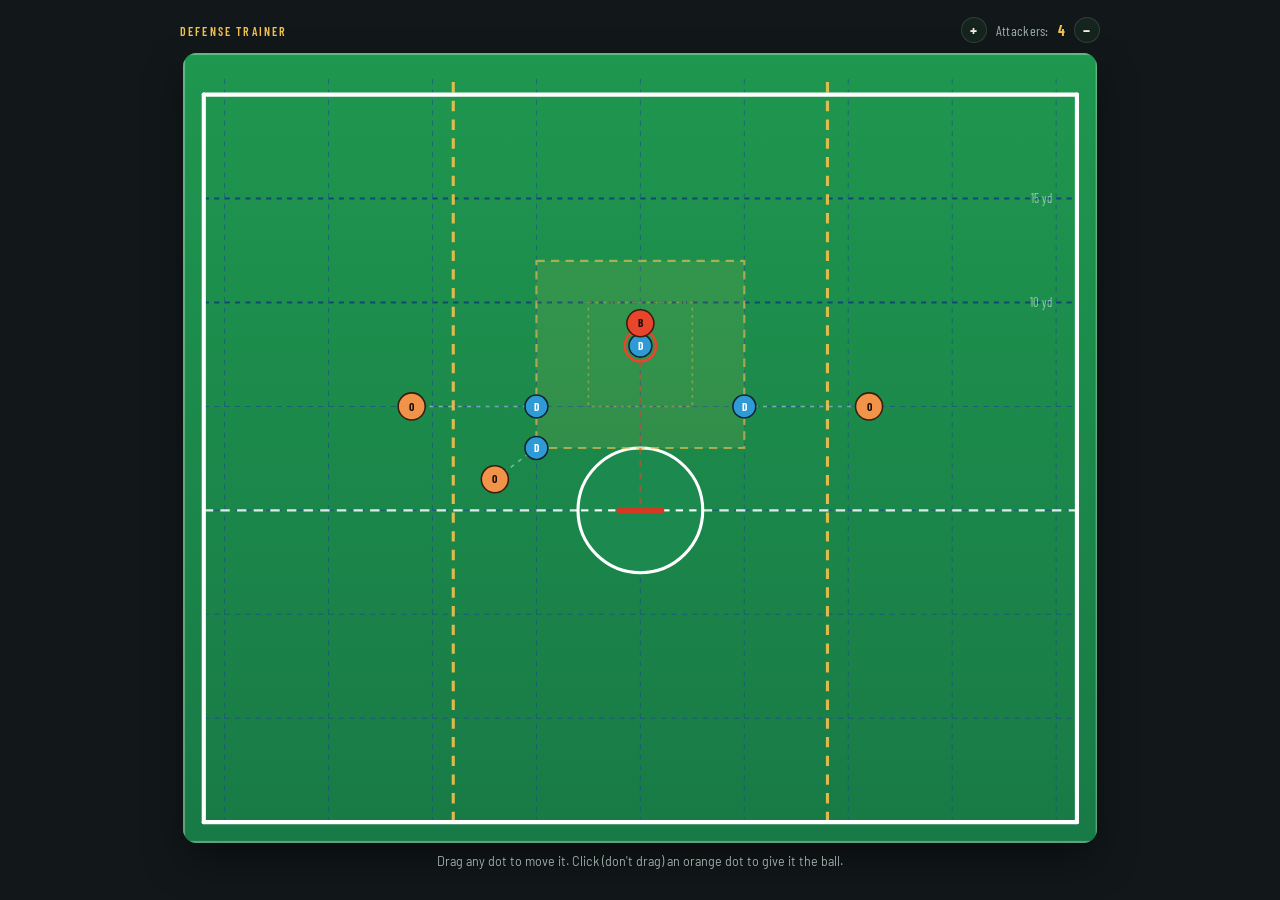
==== index.html @ 39220646 "Add files via upload" ====
<!DOCTYPE html>
<html lang="en">
<head>
<meta charset="UTF-8">
<meta name="viewport" content="width=device-width, initial-scale=1.0">
<title>Zone Defense Trainer</title>
<style>
  @import url('https://fonts.googleapis.com/css2?family=Barlow+Condensed:wght@500;600;700;800&family=Barlow:wght@400;500;600&display=swap');

  :root{
    --turf:#1c8a4f;
    --turf-dark:#187a46;
    --ink:#12181a;
    --panel:#0f1a17;
    --panel-2:#15241f;
    --line-white:rgba(255,255,255,0.92);
    --hash:#f2c14e;
    --ball:#e8452c;
    --ball-dark:#b8331f;
    --off:#f2934a;
    --off-dark:#c96e2b;
    --def:#2f9bd6;
    --def-dark:#1f6f9c;
    --paper:#f4efe3;
    --muted:#9fb0ab;
  }

  *{box-sizing:border-box;}
  html,body{
    margin:0; padding:0; height:100%;
    background:var(--ink);
    color:var(--paper);
    font-family:'Barlow', sans-serif;
  }

  .app{
    display:flex;
    min-height:100vh;
    flex-wrap:wrap;
  }

  .app-minimal{
    display:flex;
    height:100vh;
    align-items:center;
    justify-content:center;
    padding:16px;
    overflow:hidden;
  }
  .app-minimal .field-card{
    width:100%;
    max-width:920px;
    display:flex;
    flex-direction:column;
    align-items:center;
    max-height:100%;
  }
  .field-card .field-title-row{ width:100%; }
  .minimal-controls{ margin-top:16px; }

  .attacker-counter{
    display:inline-flex;
    align-items:center;
    gap:9px;
  }
  button.ctl.round{
    width:26px;
    height:26px;
    padding:0;
    border-radius:50%;
    display:inline-flex;
    align-items:center;
    justify-content:center;
    font-size:16px;
    line-height:1;
    font-weight:700;
  }

  /* ---------- Sidebar ---------- */
  .sidebar{
    width:340px;
    flex-shrink:0;
    background:var(--panel);
    padding:28px 26px 32px;
    border-right:1px solid rgba(255,255,255,0.06);
  }
  .eyebrow{
    font-family:'Barlow Condensed', sans-serif;
    text-transform:uppercase;
    letter-spacing:0.18em;
    font-size:12px;
    color:var(--hash);
    font-weight:600;
    margin:0 0 6px;
  }
  h1{
    font-family:'Barlow Condensed', sans-serif;
    font-weight:800;
    font-size:34px;
    line-height:1.02;
    margin:0 0 14px;
    letter-spacing:-0.01em;
  }
  .lede{
    font-size:15px;
    line-height:1.55;
    color:var(--muted);
    margin:0 0 26px;
  }
  .lede b{ color:var(--paper); font-weight:600; }

  .principles{
    display:flex;
    flex-direction:column;
    gap:10px;
    margin-bottom:26px;
  }
  .principle{
    background:var(--panel-2);
    border-radius:10px;
    padding:12px 14px;
    border-left:3px solid var(--def);
  }
  .principle h3{
    font-family:'Barlow Condensed', sans-serif;
    font-size:16px;
    font-weight:700;
    margin:0 0 4px;
    letter-spacing:0.01em;
  }
  .principle p{
    font-size:13px;
    line-height:1.45;
    color:var(--muted);
    margin:0;
  }
  .principle.p1{ border-left-color:var(--def); }
  .principle.p2{ border-left-color:var(--off); }
  .principle.p3{ border-left-color:var(--ball); }
  .principle.p4{ border-left-color:var(--hash); }

  .controls{
    display:flex;
    flex-wrap:wrap;
    gap:8px;
    margin-bottom:26px;
  }
  button.ctl{
    font-family:'Barlow Condensed', sans-serif;
    font-weight:600;
    letter-spacing:0.03em;
    font-size:14px;
    background:var(--panel-2);
    color:var(--paper);
    border:1px solid rgba(255,255,255,0.12);
    border-radius:7px;
    padding:9px 14px;
    cursor:pointer;
    transition:background 0.15s ease, transform 0.1s ease;
  }
  button.ctl:hover{ background:#1c2f28; }
  button.ctl:active{ transform:scale(0.97); }
  button.ctl:disabled{ opacity:0.35; cursor:not-allowed; }
  button.ctl.wide{ flex:1 1 100%; }

  .toggle-row{
    display:flex; align-items:center; gap:8px;
    font-size:13px; color:var(--muted);
    margin-bottom:8px;
  }
  .toggle-row input{ accent-color:var(--def); }

  .legend{
    display:flex; flex-direction:column; gap:9px;
    padding-top:18px; border-top:1px solid rgba(255,255,255,0.08);
  }
  .legend-item{ display:flex; align-items:center; gap:10px; font-size:13px; color:var(--muted); }
  .swatch{ width:14px; height:14px; border-radius:50%; flex-shrink:0; border:2px solid rgba(255,255,255,0.5);}
  .swatch.ball{ background:var(--ball); }
  .swatch.off{ background:var(--off); }
  .swatch.def{ background:var(--def); }
  .swatch.ring{ background:transparent; border:2px solid var(--ball); }

  /* ---------- Field area ---------- */
  .field-wrap{
    flex:1;
    display:flex;
    align-items:center;
    justify-content:center;
    padding:28px;
    min-width:320px;
  }
  .field-card{
    width:100%;
    max-width:920px;
  }
  .field-title-row{
    display:flex;
    justify-content:space-between;
    align-items:baseline;
    margin-bottom:10px;
  }
  .field-title-row .status{
    font-family:'Barlow Condensed', sans-serif;
    font-size:14px;
    color:var(--muted);
    letter-spacing:0.02em;
  }
  .field-title-row .status b{ color:var(--hash); }

  svg#field{
    width:min(100%, calc((100vh - 110px) * (880/760)));
    height:auto;
    aspect-ratio: 880 / 760;
    display:block;
    border-radius:14px;
    box-shadow:0 18px 40px rgba(0,0,0,0.45);
    touch-action:none;
    cursor:default;
  }

  .token{ cursor:grab; touch-action:none; }
  .token:active{ cursor:grabbing; }

  .defender-token{
    transition: transform 0.2s ease-out;
  }

  .hint{
    margin-top:10px;
    font-size:12.5px;
    color:var(--muted);
    line-height:1.4;
    text-align:center;
  }

  @media (max-width: 860px){
    .sidebar{ width:100%; border-right:none; border-bottom:1px solid rgba(255,255,255,0.06); }
    .app{ flex-direction:column; }
  }
</style>
</head>
<body>

<div class="app-minimal">
  <div class="field-card">
    <div class="field-title-row">
      <span class="eyebrow" style="margin:0;">DEFENSE TRAINER</span>
      <span class="status attacker-counter">
        <button class="ctl round" id="addBtn" aria-label="Add attacker">+</button>
        Attackers: <b id="countLabel">4</b>
        <button class="ctl round" id="removeBtn" aria-label="Remove attacker">&minus;</button>
      </span>
    </div>
    <svg id="field" viewBox="0 0 880 760" xmlns="http://www.w3.org/2000/svg"></svg>
    <p class="hint">Drag any dot to move it. Click (don't drag) an orange dot to give it the ball.</p>
  </div>
</div>

<script>
(function(){
  const NS = 'http://www.w3.org/2000/svg';
  const svg = document.getElementById('field');

  // ---- coordinate system: yards. Goal at (0,0). +y = upfield (away from goal). ----
  const PX_PER_YD = 20;
  const ORIGIN_X = 440;   // px, where x=0 yd sits
  const ORIGIN_Y = 440;   // px, where y=0 yd (goal line) sits
  const FIELD_X = [-21, 21];   // yd
  const FIELD_Y = [-15, 21];   // yd (15 yd behind the goal, standard field depth)

  function toPx(pt){ return { x: ORIGIN_X + pt.x*PX_PER_YD, y: ORIGIN_Y - pt.y*PX_PER_YD }; }
  function toYd(px, py){ return { x: (px-ORIGIN_X)/PX_PER_YD, y: (ORIGIN_Y-py)/PX_PER_YD }; }
  function dist(a,b){ return Math.hypot(a.x-b.x, a.y-b.y); }
  function lerp(a,b,t){ return { x:a.x+(b.x-a.x)*t, y:a.y+(b.y-a.y)*t }; }
  function clamp(v,lo,hi){ return Math.max(lo, Math.min(hi, v)); }

  function el(tag, attrs){
    const e = document.createElementNS(NS, tag);
    for(const k in attrs) e.setAttribute(k, attrs[k]);
    return e;
  }

  // ---------------- static field layer ----------------
  const staticLayer = el('g', {id:'staticLayer'});
  svg.appendChild(staticLayer);

  function buildField(){
    staticLayer.innerHTML = '';

    const w = 880, h = 760;
    // background turf
    staticLayer.appendChild(el('rect', {x:0,y:0,width:w,height:h,fill:'#1c8a4f'}));
    // subtle vertical shading bands for depth
    const grad = el('linearGradient', {id:'turfGrad', x1:'0', y1:'0', x2:'0', y2:'1'});
    grad.appendChild(el('stop', {offset:'0%', 'stop-color':'#1f974f'}));
    grad.appendChild(el('stop', {offset:'100%', 'stop-color':'#187a46'}));
    const defs = el('defs', {});
    defs.appendChild(grad);
    staticLayer.appendChild(defs);
    staticLayer.appendChild(el('rect', {x:0,y:0,width:w,height:h,fill:'url(#turfGrad)'}));

    // 5-yard grid lines
    for(let y = FIELD_Y[0]; y <= FIELD_Y[1]; y += 5){
      const p1 = toPx({x:FIELD_X[0], y}), p2 = toPx({x:FIELD_X[1], y});
      const bold = (Math.abs(y-10) < 0.01 || Math.abs(y-15)<0.01);
      staticLayer.appendChild(el('line', {
        x1:p1.x, y1:p1.y, x2:p2.x, y2:p2.y,
        stroke: bold ? 'rgba(15,60,120,0.85)' : 'rgba(20,75,145,0.65)',
        'stroke-width': bold ? 2 : 1,
        'stroke-dasharray': '5 5'
      }));
    }
    for(let x = -20; x <= 20; x += 5){
      const p1 = toPx({x, y:FIELD_Y[0]}), p2 = toPx({x, y:FIELD_Y[1]});
      staticLayer.appendChild(el('line', {
        x1:p1.x, y1:p1.y, x2:p2.x, y2:p2.y,
        stroke:'rgba(20,75,145,0.55)', 'stroke-width':1, 'stroke-dasharray':'5 5'
      }));
    }

    // hash marks (yellow) at x = -9, +9
    [-9, 9].forEach(hx=>{
      const p1 = toPx({x:hx, y:FIELD_Y[0]}), p2 = toPx({x:hx, y:FIELD_Y[1]});
      staticLayer.appendChild(el('line', {
        x1:p1.x, y1:p1.y, x2:p2.x, y2:p2.y,
        stroke:'#f2c14e', 'stroke-width':3, 'stroke-dasharray':'10 8', opacity:0.9
      }));
    });

    // goal line (white dashed, full width)
    {
      const p1 = toPx({x:FIELD_X[0], y:0}), p2 = toPx({x:FIELD_X[1], y:0});
      staticLayer.appendChild(el('line', {
        x1:p1.x, y1:p1.y, x2:p2.x, y2:p2.y,
        stroke:'rgba(255,255,255,0.85)', 'stroke-width':2, 'stroke-dasharray':'9 7'
      }));
    }

    // crease circle (radius 3 yd), green fill so grid doesn't show through, white outline
    const creaseC = toPx({x:0,y:0});
    const creaseR = 3*PX_PER_YD;
    staticLayer.appendChild(el('circle', {cx:creaseC.x, cy:creaseC.y, r:creaseR, fill:'#1c8a4f'}));
    staticLayer.appendChild(el('circle', {cx:creaseC.x, cy:creaseC.y, r:creaseR, fill:'none', stroke:'#ffffff', 'stroke-width':3}));
    // redraw goal-line-extended dashes across the crease interior
    {
      const y0 = creaseC.y;
      const xStart = creaseC.x - creaseR + 3, xEnd = creaseC.x + creaseR - 3;
      const dash=7, gap=6;
      let x = xStart;
      while(x < xEnd){
        const x2 = Math.min(x+dash, xEnd);
        staticLayer.appendChild(el('line', {x1:x,y1:y0,x2:x2,y2:y0, stroke:'#ffffff', 'stroke-width':2}));
        x += dash+gap;
      }
    }

    // goal mouth (red), 2 yd wide, centered at 0,0
    {
      const gp1 = toPx({x:-1, y:0}), gp2 = toPx({x:1, y:0});
      staticLayer.appendChild(el('line', {x1:gp1.x,y1:gp1.y,x2:gp2.x,y2:gp2.y, stroke:'#d23a24', 'stroke-width':6, 'stroke-linecap':'round'}));
    }

    // field border
    staticLayer.appendChild(el('rect', {x:1,y:1,width:w-2,height:h-2, fill:'none', stroke:'rgba(255,255,255,0.3)', 'stroke-width':2}));

    // solid white boundary lines: the offensive box (side boards) and the endline (behind the goal)
    {
      const topLeft = toPx({x:FIELD_X[0], y:20});
      const botLeft = toPx({x:FIELD_X[0], y:FIELD_Y[0]});
      const topRight = toPx({x:FIELD_X[1], y:20});
      const botRight = toPx({x:FIELD_X[1], y:FIELD_Y[0]});
      // side boards (offensive box)
      staticLayer.appendChild(el('line', {x1:topLeft.x, y1:topLeft.y, x2:botLeft.x, y2:botLeft.y, stroke:'#ffffff', 'stroke-width':4, 'stroke-linecap':'round'}));
      staticLayer.appendChild(el('line', {x1:topRight.x, y1:topRight.y, x2:botRight.x, y2:botRight.y, stroke:'#ffffff', 'stroke-width':4, 'stroke-linecap':'round'}));
      // endline (behind the goal)
      staticLayer.appendChild(el('line', {x1:botLeft.x, y1:botLeft.y, x2:botRight.x, y2:botRight.y, stroke:'#ffffff', 'stroke-width':4, 'stroke-linecap':'round'}));
      // top of the box, 20 yd from the goal
      const topL20 = toPx({x:FIELD_X[0], y:20});
      const topR20 = toPx({x:FIELD_X[1], y:20});
      staticLayer.appendChild(el('line', {x1:topL20.x, y1:topL20.y, x2:topR20.x, y2:topR20.y, stroke:'#ffffff', 'stroke-width':4, 'stroke-linecap':'round'}));
    }

    // "the paint": 3-10 yd in front of goal, 5 yd either side
    {
      const tl = toPx({x:-PAINT.xHalf, y:PAINT.yFar});
      const br = toPx({x:PAINT.xHalf, y:PAINT.yNear});
      const g = el('g', {id:'paintZone'});
      g.appendChild(el('rect', {
        x:tl.x, y:tl.y, width:(br.x-tl.x), height:(br.y-tl.y),
        fill:'rgba(242,193,78,0.10)', stroke:'rgba(242,193,78,0.65)',
        'stroke-width':2, 'stroke-dasharray':'8 6'
      }));
      // inner 5x5 yd collapse box
      const midY = (PAINT.yNear+PAINT.yFar)/2;
      const itl = toPx({x:-2.5, y:midY+2.5});
      const ibr = toPx({x:2.5, y:midY-2.5});
      g.appendChild(el('rect', {
        x:itl.x, y:itl.y, width:(ibr.x-itl.x), height:(ibr.y-itl.y),
        fill:'none', stroke:'rgba(242,193,78,0.4)',
        'stroke-width':1.5, 'stroke-dasharray':'3 4'
      }));
      staticLayer.appendChild(g);
    }

    // "10" / "15" yard labels near right edge
    [10,15].forEach(yd=>{
      const p = toPx({x:FIELD_X[1]-1.2, y:yd});
      const t = el('text', {x:p.x, y:p.y+4, fill:'rgba(255,255,255,0.55)', 'font-size':'12', 'font-family':"'Barlow Condensed', sans-serif", 'text-anchor':'end'});
      t.textContent = yd + ' yd';
      staticLayer.appendChild(t);
    });
  }

  // ---------------- dynamic layer (lanes + tokens) ----------------
  const laneLayer = el('g', {id:'laneLayer'});
  const tokenLayer = el('g', {id:'tokenLayer'});
  const defenderLayer = el('g', {id:'defenderLayer'});
  const offenseLayer = el('g', {id:'offenseLayer'});
  svg.appendChild(laneLayer);
  svg.appendChild(tokenLayer);
  tokenLayer.appendChild(defenderLayer);
  tokenLayer.appendChild(offenseLayer);

  // persistent defender DOM nodes, so their cx/cy transitions can animate smoothly
  let defenderNodes = [];
  function ensureDefenderNodes(n){
    while(defenderNodes.length < n){
      const g = el('g', {class:'defender-token'});
      const ring = el('circle', {cx:0, cy:0, r:15, fill:'none', stroke:'#e8452c', 'stroke-width':2.5, class:'onball-ring'});
      ring.style.display = 'none';
      const dot = el('circle', {cx:0, cy:0, r:11, fill:'#2f9bd6', stroke:'#123', 'stroke-width':1.5, class:'defender-dot'});
      const label = el('text', {x:0, y:4, 'text-anchor':'middle', 'font-size':'11', fill:'#fff', 'font-family':"'Barlow Condensed', sans-serif", 'font-weight':'700', class:'defender-label'});
      label.textContent = 'D';
      g.appendChild(ring); g.appendChild(dot); g.appendChild(label);
      defenderLayer.appendChild(g);
      defenderNodes.push({g, ring, dot, label});
    }
    while(defenderNodes.length > n){
      const node = defenderNodes.pop();
      node.g.remove();
    }
  }

  // persistent offense DOM nodes. These must NOT be destroyed/recreated during a drag —
  // mobile browsers tie touch tracking to the original element, so recreating it on every
  // pointermove (as re-rendering from scratch would) silently kills the drag on touchscreens.
  let offenseNodes = [];
  function ensureOffenseNodes(n){
    while(offenseNodes.length < n){
      const idx = offenseNodes.length;
      const g = el('g', {class:'token'});
      const hit = el('circle', {cx:0, cy:0, r:26, fill:'rgba(0,0,0,0.001)', 'pointer-events':'all'});
      const paintRing = el('circle', {cx:0, cy:0, r:17, fill:'none', stroke:'#f2c14e', 'stroke-width':2, 'stroke-dasharray':'3 3'});
      paintRing.style.display = 'none';
      const dot = el('circle', {cx:0, cy:0, r:13, stroke:'#3a1c0f', 'stroke-width':1.5});
      const label = el('text', {x:0, y:4, 'text-anchor':'middle', 'font-size':'11', fill:'#1b0f08', 'font-family':"'Barlow Condensed', sans-serif", 'font-weight':'700', 'pointer-events':'none'});
      g.appendChild(hit); g.appendChild(paintRing); g.appendChild(dot); g.appendChild(label);
      offenseLayer.appendChild(g);
      attachDrag(g, idx);
      offenseNodes.push({g, hit, paintRing, dot, label});
    }
    while(offenseNodes.length > n){
      const node = offenseNodes.pop();
      node.g.remove();
    }
  }

  // ---------------- state ----------------
  let offense = [
    {x:0,  y:9},   // top-center attacker (default: has the ball)
    {x:-11, y:5},  // left wing
    {x:11,  y:5},  // right wing
    {x:-7,  y:1.5} // low / X attackman
  ];
  let ballIndex = 0;

  const GOAL = {x:0, y:0};
  const SAG_RANGE = 16;
  const MIN_SAG = 0.12;
  const MAX_SAG = 0.72;
  const CREASE_BUFFER = 3.3; // offensive players may not enter the crease
  const FAR_THRESHOLD = 20; // yd from ball -> collapse to the inner box instead of the paint edge

  // "The paint": 3-10 yd in front of goal (top of crease extended, out to 10 yd), 5 yd either side
  const PAINT = { xHalf: 5, yNear: 3, yFar: 12 };
  function inPaint(pt){
    return pt.x >= -PAINT.xHalf && pt.x <= PAINT.xHalf && pt.y >= PAINT.yNear && pt.y <= PAINT.yFar;
  }
  function nearestRectPoint(pt, rect){
    return { x: clamp(pt.x, -rect.xHalf, rect.xHalf), y: clamp(pt.y, rect.yNear, rect.yFar) };
  }

  // Inner 5x5 yd box, centered in the paint - the deepest a weak-side defender collapses to.
  const paintMidY = (PAINT.yNear + PAINT.yFar) / 2;
  const INNER_BOX = { xHalf: 2.5, yNear: paintMidY - 2.5, yFar: paintMidY + 2.5 };

  function computeDefender(attacker, ball, isOnBall){
    let target;

    if(isOnBall){
      // On-ball defender: play the ball-you-goal line, tight pressure.
      const t = clamp(dist(attacker, ball) / SAG_RANGE, 0, 1); // ~0 since attacker === ball
      const sag = MIN_SAG + (MAX_SAG-MIN_SAG)*t;
      target = lerp(attacker, GOAL, sag);
    } else if(inPaint(attacker)){
      // Paint rule: play right next to your player, positioned between them and the ball.
      const dAB = dist(attacker, ball);
      const tightDist = 1.1; // yards off their hip
      if(dAB < 0.05){
        target = {x:attacker.x, y:attacker.y};
      } else {
        const dir = {x:(ball.x-attacker.x)/dAB, y:(ball.y-attacker.y)/dAB};
        const d = Math.min(tightDist, dAB*0.45);
        target = {x: attacker.x + dir.x*d, y: attacker.y + dir.y*d};
      }
    } else {
      // Off-ball, outside the paint: sag all the way to the nearest edge of the paint (minimum).
      // If their player is more than 20 yd from the ball, collapse further, to the edge of
      // the 5x5 yd box centered in the paint.
      const dBallMan = dist(attacker, ball);
      if(dBallMan > FAR_THRESHOLD){
        target = nearestRectPoint(attacker, INNER_BOX);
      } else {
        target = nearestRectPoint(attacker, PAINT);
      }
    }

    // defenders are allowed inside the crease (only offensive players are restricted there)
    // clamp to field
    target.x = clamp(target.x, FIELD_X[0]+1, FIELD_X[1]-1);
    target.y = clamp(target.y, FIELD_Y[0]+1, FIELD_Y[1]-1);
    return target;
  }

  function render(){
    laneLayer.innerHTML = '';

    const ball = offense[ballIndex];

    // shot lane: ball -> goal
    {
      const p1 = toPx(ball), p2 = toPx(GOAL);
      laneLayer.appendChild(el('line', {
        x1:p1.x,y1:p1.y,x2:p2.x,y2:p2.y,
        stroke:'rgba(232,69,44,0.55)', 'stroke-width':2, 'stroke-dasharray':'6 6'
      }));
    }

    const defenders = offense.map((a,i) => computeDefender(a, ball, i === ballIndex));

    // denial lanes: defender -> their attacker
    {
      defenders.forEach((d,i)=>{
        const p1 = toPx(d), p2 = toPx(offense[i]);
        laneLayer.appendChild(el('line', {
          x1:p1.x,y1:p1.y,x2:p2.x,y2:p2.y,
          stroke:'rgba(255,255,255,0.4)', 'stroke-width':1.5, 'stroke-dasharray':'4 5'
        }));
      });
    }

    // defender tokens: update persistent nodes so their movement animates smoothly.
    // Exception: the on-ball defender snaps instantly, tracking the ball carrier with no delay.
    ensureDefenderNodes(defenders.length);
    defenders.forEach((d,i)=>{
      const p = toPx(d);
      const isOnBall = (i === ballIndex);
      const node = defenderNodes[i];
      node.ring.style.display = isOnBall ? '' : 'none';
      node.g.style.transition = isOnBall ? 'none' : '';
      node.g.setAttribute('transform', `translate(${p.x} ${p.y})`);
    });

    // offense tokens (draggable + clickable): update persistent nodes in place.
    ensureOffenseNodes(offense.length);
    offense.forEach((o,i)=>{
      const p = toPx(o);
      const isBall = (i === ballIndex);
      const node = offenseNodes[i];
      node.g.setAttribute('transform', `translate(${p.x} ${p.y})`);
      node.paintRing.style.display = (!isBall && inPaint(o)) ? '' : 'none';
      node.dot.setAttribute('fill', isBall ? '#e8452c' : '#f2934a');
      node.label.textContent = isBall ? 'B' : 'O';
    });

    document.getElementById('countLabel').textContent = offense.length;
    document.getElementById('removeBtn').disabled = offense.length <= 2;
    document.getElementById('addBtn').disabled = offense.length >= 6;
  }

  // ---------------- drag handling ----------------
  function svgPoint(evt){
    const rect = svg.getBoundingClientRect();
    const scaleX = 880 / rect.width;
    const scaleY = 760 / rect.height;
    const px = (evt.clientX - rect.left) * scaleX;
    const py = (evt.clientY - rect.top) * scaleY;
    return toYd(px, py);
  }

  function attachDrag(g, idx){
    let dragging = false;
    let moved = false;
    let startClient = null;

    function onDown(evt){
      evt.preventDefault();
      dragging = true;
      moved = false;
      startClient = {x:evt.clientX, y:evt.clientY};
      window.addEventListener('pointermove', onMove);
      window.addEventListener('pointerup', onUp);
    }
    function onMove(evt){
      if(!dragging) return;
      const d = Math.hypot(evt.clientX-startClient.x, evt.clientY-startClient.y);
      if(d > 3) moved = true;
      const yd = svgPoint(evt);
      yd.x = clamp(yd.x, FIELD_X[0]+0.5, FIELD_X[1]-0.5);
      yd.y = clamp(yd.y, FIELD_Y[0]+0.5, FIELD_Y[1]-0.5);
      // offensive players may not enter the crease
      const dGoal = dist(yd, GOAL);
      if(dGoal < CREASE_BUFFER){
        const dir = dGoal < 0.001 ? {x:0,y:1} : {x:(yd.x-GOAL.x)/dGoal, y:(yd.y-GOAL.y)/dGoal};
        yd.x = GOAL.x + dir.x*CREASE_BUFFER;
        yd.y = GOAL.y + dir.y*CREASE_BUFFER;
      }
      offense[idx] = yd;
      render();
    }
    function onUp(evt){
      dragging = false;
      window.removeEventListener('pointermove', onMove);
      window.removeEventListener('pointerup', onUp);
      if(!moved){
        // treat as click -> give this player the ball
        ballIndex = idx;
        render();
      }
    }
    g.addEventListener('pointerdown', onDown);
  }

  // ---------------- controls ----------------
  document.getElementById('addBtn').addEventListener('click', ()=>{
    if(offense.length >= 6) return;
    const angle = Math.random()*Math.PI*0.7 - Math.PI*0.35;
    offense.push({ x: (Math.random()*24-12), y: 6 + Math.random()*8 });
    render();
  });
  document.getElementById('removeBtn').addEventListener('click', ()=>{
    if(offense.length <= 2) return;
    offense.pop();
    if(ballIndex >= offense.length) ballIndex = 0;
    render();
  });

  buildField();
  render();
})();
</script>
</body>
</html>
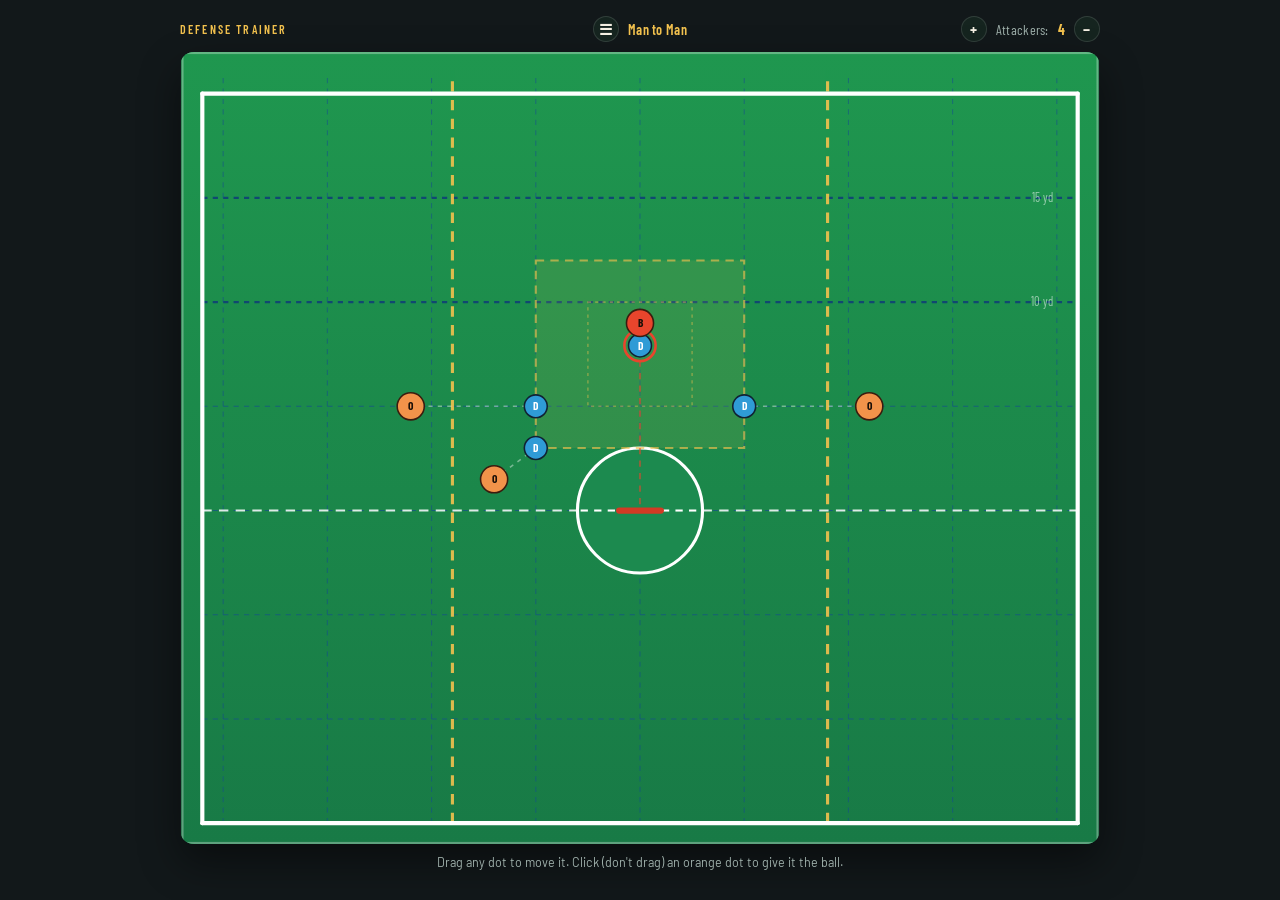
==== commit 6e382429: "Add files via upload box and 1 added" ====
--- a/index.html
+++ b/index.html
@@ -195,9 +195,9 @@
     max-width:920px;
   }
   .field-title-row{
-    display:flex;
-    justify-content:space-between;
-    align-items:baseline;
+    display:grid;
+    grid-template-columns: 1fr auto 1fr;
+    align-items:center;
     margin-bottom:10px;
   }
   .field-title-row .status{
@@ -205,11 +205,55 @@
     font-size:14px;
     color:var(--muted);
     letter-spacing:0.02em;
+    justify-self:end;
   }
   .field-title-row .status b{ color:var(--hash); }
 
+  .menu-wrap{ position:relative; justify-self:center; display:flex; align-items:center; gap:9px; }
+  #menuBtn{ font-size:15px; }
+  .mode-label{
+    font-family:'Barlow Condensed', sans-serif;
+    font-size:14px;
+    font-weight:600;
+    color:var(--hash);
+    letter-spacing:0.02em;
+    white-space:nowrap;
+  }
+  .menu-dropdown{
+    display:none;
+    position:absolute;
+    top:calc(100% + 8px);
+    left:50%;
+    transform:translateX(-50%);
+    background:var(--panel-2);
+    border:1px solid rgba(255,255,255,0.12);
+    border-radius:9px;
+    padding:6px;
+    box-shadow:0 12px 28px rgba(0,0,0,0.5);
+    z-index:10;
+    white-space:nowrap;
+  }
+  .menu-dropdown.open{ display:block; }
+  .menu-item{
+    display:block;
+    width:100%;
+    text-align:left;
+    background:none;
+    border:none;
+    color:var(--paper);
+    font-family:'Barlow Condensed', sans-serif;
+    font-size:14px;
+    font-weight:600;
+    padding:8px 14px;
+    border-radius:6px;
+    cursor:pointer;
+  }
+  .menu-item:hover{ background:rgba(255,255,255,0.08); }
+  .menu-item.active{ color:var(--hash); }
+  .menu-item.active::before{ content:'\2713  '; }
+
   svg#field{
-    width:min(100%, calc((100vh - 110px) * (880/760)));
+    width:100%;
     height:auto;
     aspect-ratio: 880 / 760;
     display:block;
@@ -245,7 +289,15 @@
 <div class="app-minimal">
   <div class="field-card">
     <div class="field-title-row">
-      <span class="eyebrow" style="margin:0;">DEFENSE TRAINER</span>
+      <span class="eyebrow" style="margin:0; justify-self:start;">DEFENSE TRAINER</span>
+      <span class="menu-wrap">
+        <button class="ctl round" id="menuBtn" aria-label="Defense scheme menu">&#9776;</button>
+        <span id="modeLabel" class="mode-label">Man to Man</span>
+        <div class="menu-dropdown" id="menuDropdown">
+          <button class="menu-item active" data-mode="man">Man to Man</button>
+          <button class="menu-item" data-mode="boxAndOne">Box and 1</button>
+        </div>
+      </span>
       <span class="status attacker-counter">
         <button class="ctl round" id="addBtn" aria-label="Add attacker">+</button>
         Attackers: <b id="countLabel">4</b>
@@ -413,10 +465,12 @@
   }
 
   // ---------------- dynamic layer (lanes + tokens) ----------------
+  const zoneLayer = el('g', {id:'zoneLayer'});
   const laneLayer = el('g', {id:'laneLayer'});
   const tokenLayer = el('g', {id:'tokenLayer'});
   const defenderLayer = el('g', {id:'defenderLayer'});
   const offenseLayer = el('g', {id:'offenseLayer'});
+  svg.appendChild(zoneLayer);
   svg.appendChild(laneLayer);
   svg.appendChild(tokenLayer);
   tokenLayer.appendChild(defenderLayer);
@@ -494,6 +548,158 @@
   // Inner 5x5 yd box, centered in the paint - the deepest a weak-side defender collapses to.
   const paintMidY = (PAINT.yNear + PAINT.yFar) / 2;
   const INNER_BOX = { xHalf: 2.5, yNear: paintMidY - 2.5, yFar: paintMidY + 2.5 };
+
+  // ---------------- defensive scheme ----------------
+  let defenseMode = 'man'; // 'man' | 'boxAndOne'
+
+  // The "fan": 15 yd from goal, +/-60 deg off dead-center (matches the shot-quality diagram).
+  const FAN_R = 15;
+  const FAN_HALF_ANGLE = Math.PI/3; // 60 deg
+  function fanClamp(pt){
+    const dx = pt.x-GOAL.x, dy = pt.y-GOAL.y;
+    const r = Math.hypot(dx,dy);
+    if(r < 0.0001) return {x:GOAL.x, y:GOAL.y};
+    // In this coordinate system +y is already "upfield / away from goal", so straight-ahead is angle 0.
+    let angle = Math.atan2(dx, dy);
+    angle = clamp(angle, -FAN_HALF_ANGLE, FAN_HALF_ANGLE);
+    const rc = Math.min(r, FAN_R);
+    return { x: GOAL.x + rc*Math.sin(angle), y: GOAL.y + rc*Math.cos(angle) };
+  }
+
+  // Box-and-1: 4 zone defenders anchored at the corners of the paint, plus one inside
+  // (help/lock-off) defender. Returns an array of 5 {pos, engaged}, in order [TL,TR,BL,BR,Inside].
+  const BOX_TOP = 20; // the "top of box" boundary line - the offensive box's far edge
+  // Detection zone reaches the top of the box; how far the inside defender actually
+  // approaches is separately capped at FAN_R (15 yd) below.
+  const TOP_CENTER = { xHalf: INNER_BOX.xHalf, yNear: PAINT.yFar, yFar: BOX_TOP };
+
+  // Each zone defender is hard-confined to their own rectangle - they can never cross
+  // into a neighboring zone, no matter what the ball carrier does.
+  const ZONE_BOUNDS = {
+    TL: { xMin:FIELD_X[0], xMax:0, yMin:paintMidY, yMax:FAN_R },
+    TR: { xMin:0, xMax:FIELD_X[1], yMin:paintMidY, yMax:FAN_R },
+    BL: { xMin:FIELD_X[0], xMax:0, yMin:PAINT.yNear, yMax:paintMidY },
+    BR: { xMin:0, xMax:FIELD_X[1], yMin:PAINT.yNear, yMax:paintMidY }
+  };
+  function clampToZone(pos, key){
+    const z = ZONE_BOUNDS[key];
+    return { x: clamp(pos.x, z.xMin, z.xMax), y: clamp(pos.y, z.yMin, z.yMax) };
+  }
+
+  // Which quadrant of the whole offensive box a point falls in - used both for the
+  // ball carrier and for checking whether an off-ball attacker is "in someone's zone".
+  function zoneOf(pt){
+    if(pt.y > BOX_TOP) return 'outside';
+    if(pt.y < 0) return 'behind';
+    return (pt.y >= paintMidY) ? (pt.x < 0 ? 'TL' : 'TR') : (pt.x < 0 ? 'BL' : 'BR');
+  }
+
+  const DIAGONAL = { TL:'BR', TR:'BL', BL:'TR', BR:'TL' };
+
+  function computeBoxAndOne(offense, ballIndex){
+    const ball = offense[ballIndex];
+    const homes = {
+      TL: {x:-PAINT.xHalf, y:PAINT.yFar},
+      TR: {x: PAINT.xHalf, y:PAINT.yFar},
+      BL: {x:-PAINT.xHalf, y:PAINT.yNear},
+      BR: {x: PAINT.xHalf, y:PAINT.yNear}
+    };
+    const innerCorners = {
+      TL: {x:-INNER_BOX.xHalf, y:INNER_BOX.yFar},
+      TR: {x: INNER_BOX.xHalf, y:INNER_BOX.yFar},
+      BL: {x:-INNER_BOX.xHalf, y:INNER_BOX.yNear},
+      BR: {x: INNER_BOX.xHalf, y:INNER_BOX.yNear}
+    };
+    // Default: everyone sits home unless a rule below says otherwise.
+    const targets = { TL:homes.TL, TR:homes.TR, BL:homes.BL, BR:homes.BR };
+    const engaged = { TL:false, TR:false, BL:false, BR:false };
+
+    const occupants = offense.filter(o => inPaint(o));
+    const multiplePaint = occupants.length > 1;
+    const inTopCenter = Math.abs(ball.x) <= TOP_CENTER.xHalf && ball.y > TOP_CENTER.yNear && ball.y <= TOP_CENTER.yFar;
+    const ballZone = zoneOf(ball);
+
+    if(ballZone === 'outside'){
+      // Ball is beyond the top of the box - nobody responds to it. Everyone stays home.
+    } else if(ballZone === 'behind'){
+      // Ball is below GLE (behind the goal).
+      const side = ball.x < 0 ? 'L' : 'R';
+      const key = side === 'L' ? 'BL' : 'BR';
+      const zoneMates = offense.filter((o,i) => i !== ballIndex && zoneOf(o) === key);
+      if(zoneMates.length > 0){
+        // Ball-side bottom defender plays parallel with the nearest off-ball attacker in his zone.
+        let best = null, bestScore = Infinity;
+        zoneMates.forEach(o=>{
+          const score = Math.abs(o.y) + Math.abs(o.x);
+          if(score < bestScore){ bestScore = score; best = o; }
+        });
+        targets[key] = clampToZone({ x: homes[key].x, y: best.y }, key);
+        engaged[key] = true;
+      }
+      // else: no man in his zone -> he simply stays home (default already set).
+      // Top defenders pinch to the corners of the inner box while the ball is behind the goal.
+      targets.TL = innerCorners.TL;
+      targets.TR = innerCorners.TR;
+    } else if(inTopCenter && !multiplePaint){
+      // Top-center lane is the inside defender's alone - all 4 outer defenders pinch
+      // to the corners of the inner box.
+      targets.TL = innerCorners.TL;
+      targets.TR = innerCorners.TR;
+      targets.BL = innerCorners.BL;
+      targets.BR = innerCorners.BR;
+    } else {
+      // Normal case: the ball carrier's zone defender engages, and the diagonally
+      // opposite defender pinches in to the inner box's matching corner.
+      targets[ballZone] = clampToZone(fanClamp(ball), ballZone);
+      engaged[ballZone] = true;
+      const diag = DIAGONAL[ballZone];
+      targets[diag] = innerCorners[diag];
+    }
+
+    // Inside (help/lock-off) defender.
+    // Priority: if more than one attacker is in the paint, always lock off the paint
+    // (centered on them) - this overrides everything else, even a ball carrier up top.
+    // Otherwise, pick up the ball carrier if they're in the top-center lane.
+    // Otherwise, lock onto the single attacker in the paint, if any.
+    // Otherwise, hold the default home spot.
+    let insideTarget, insideEngaged;
+
+    if(multiplePaint){
+      insideTarget = {
+        x: occupants.reduce((s,o)=>s+o.x,0)/occupants.length,
+        y: occupants.reduce((s,o)=>s+o.y,0)/occupants.length
+      };
+      insideEngaged = true;
+    } else if(inTopCenter){
+      insideTarget = { x: clamp(ball.x, -TOP_CENTER.xHalf, TOP_CENTER.xHalf), y: Math.min(ball.y, FAN_R) };
+      insideEngaged = true;
+    } else if(occupants.length === 1){
+      const p = occupants[0];
+      const dAB = dist(p, ball);
+      if(dAB < 0.05){
+        insideTarget = {x:p.x, y:p.y};
+      } else {
+        const dir = {x:(ball.x-p.x)/dAB, y:(ball.y-p.y)/dAB};
+        const d = Math.min(1.1, dAB*0.45);
+        insideTarget = {x:p.x+dir.x*d, y:p.y+dir.y*d};
+      }
+      insideEngaged = true;
+    } else {
+      insideTarget = {x:0, y:paintMidY};
+      insideEngaged = false;
+    }
+
+    const result = [
+      {pos:targets.TL, engaged:engaged.TL},
+      {pos:targets.TR, engaged:engaged.TR},
+      {pos:targets.BL, engaged:engaged.BL},
+      {pos:targets.BR, engaged:engaged.BR},
+      {pos:insideTarget, engaged:insideEngaged}
+    ];
+    // No box-and-1 defender ever plays below the bottom edge of the paint.
+    result.forEach(d => { d.pos = {x:d.pos.x, y:Math.max(d.pos.y, PAINT.yNear)}; });
+    return result;
+  }
 
   function computeDefender(attacker, ball, isOnBall){
     let target;
@@ -535,8 +741,56 @@
 
   function render(){
     laneLayer.innerHTML = '';
+    zoneLayer.innerHTML = '';
 
     const ball = offense[ballIndex];
+
+    // Box-and-1 zone demarcation lines (gray), color-matched labels for debugging/teaching.
+    if(defenseMode === 'boxAndOne'){
+      const ZC = { TL:'#8e44ad', TR:'#16a085', BL:'#2980b9', BR:'#e91e8c', inside:'#f1c40f' };
+      const GRAY = '#9aa0a6';
+      const lineOpts = { stroke:GRAY, 'stroke-width':1.5, 'stroke-dasharray':'6 5', opacity:0.6 };
+
+      // left/right split (x = 0), from the goal out to the top of the box
+      {
+        const p1 = toPx({x:0, y:0}), p2 = toPx({x:0, y:FIELD_Y[1]});
+        zoneLayer.appendChild(el('line', {x1:p1.x,y1:p1.y,x2:p2.x,y2:p2.y, ...lineOpts}));
+      }
+      // top/bottom split (y = paint mid)
+      {
+        const p1 = toPx({x:FIELD_X[0], y:paintMidY}), p2 = toPx({x:FIELD_X[1], y:paintMidY});
+        zoneLayer.appendChild(el('line', {x1:p1.x,y1:p1.y,x2:p2.x,y2:p2.y, ...lineOpts}));
+      }
+      // top-center lane (inside defender's exclusive turf, unless the paint is crowded) -
+      // detection reaches the top of the box; a dashed line marks the 15 yd approach cap.
+      {
+        const tl = toPx({x:-TOP_CENTER.xHalf, y:TOP_CENTER.yFar});
+        const br = toPx({x:TOP_CENTER.xHalf, y:TOP_CENTER.yNear});
+        zoneLayer.appendChild(el('rect', {
+          x:tl.x, y:tl.y, width:(br.x-tl.x), height:(br.y-tl.y),
+          fill:'rgba(154,160,166,0.08)', stroke:GRAY, 'stroke-width':1.5, 'stroke-dasharray':'6 5', opacity:0.75
+        }));
+        const capL = toPx({x:-TOP_CENTER.xHalf, y:FAN_R}), capR = toPx({x:TOP_CENTER.xHalf, y:FAN_R});
+        zoneLayer.appendChild(el('line', {
+          x1:capL.x, y1:capL.y, x2:capR.x, y2:capR.y,
+          stroke:GRAY, 'stroke-width':1, 'stroke-dasharray':'2 4', opacity:0.9
+        }));
+      }
+      // zone labels
+      const labelPts = [
+        {t:'TL', x:-PAINT.xHalf-1.5, y:paintMidY+3, c:ZC.TL},
+        {t:'TR', x: PAINT.xHalf+1.5, y:paintMidY+3, c:ZC.TR},
+        {t:'BL', x:-PAINT.xHalf-1.5, y:paintMidY-3, c:ZC.BL},
+        {t:'BR', x: PAINT.xHalf+1.5, y:paintMidY-3, c:ZC.BR}
+      ];
+      labelPts.forEach(lp=>{
+        const p = toPx({x:lp.x, y:lp.y});
+        zoneLayer.appendChild(el('text', {
+          x:p.x, y:p.y, 'text-anchor':'middle', 'font-size':'13', fill:lp.c,
+          'font-family':"'Barlow Condensed', sans-serif", 'font-weight':'700', opacity:0.85
+        })).textContent = lp.t;
+      });
+    }
 
     // shot lane: ball -> goal
     {
@@ -547,12 +801,15 @@
       }));
     }
 
-    const defenders = offense.map((a,i) => computeDefender(a, ball, i === ballIndex));
-
-    // denial lanes: defender -> their attacker
-    {
+    const defenders = defenseMode === 'man'
+      ? offense.map((a,i) => ({pos: computeDefender(a, ball, i === ballIndex), engaged: i === ballIndex}))
+      : computeBoxAndOne(offense, ballIndex);
+
+    // denial lanes: defender -> their attacker (man-to-man only; zone assignments
+    // don't map 1:1 to a single attacker in box-and-1)
+    if(defenseMode === 'man'){
       defenders.forEach((d,i)=>{
-        const p1 = toPx(d), p2 = toPx(offense[i]);
+        const p1 = toPx(d.pos), p2 = toPx(offense[i]);
         laneLayer.appendChild(el('line', {
           x1:p1.x,y1:p1.y,x2:p2.x,y2:p2.y,
           stroke:'rgba(255,255,255,0.4)', 'stroke-width':1.5, 'stroke-dasharray':'4 5'
@@ -561,15 +818,17 @@
     }
 
     // defender tokens: update persistent nodes so their movement animates smoothly.
-    // Exception: the on-ball defender snaps instantly, tracking the ball carrier with no delay.
+    // Exception: an "engaged" defender (on-ball man, or a zone defender actively
+    // challenging the ball) snaps instantly, tracking the ball carrier with no delay.
     ensureDefenderNodes(defenders.length);
+    const BOX_AND_ONE_COLORS = ['#8e44ad', '#16a085', '#2980b9', '#e91e8c', '#f1c40f']; // TL, TR, BL, BR, Inside
     defenders.forEach((d,i)=>{
-      const p = toPx(d);
-      const isOnBall = (i === ballIndex);
+      const p = toPx(d.pos);
       const node = defenderNodes[i];
-      node.ring.style.display = isOnBall ? '' : 'none';
-      node.g.style.transition = isOnBall ? 'none' : '';
+      node.ring.style.display = d.engaged ? '' : 'none';
+      node.g.style.transition = d.engaged ? 'none' : '';
       node.g.setAttribute('transform', `translate(${p.x} ${p.y})`);
+      node.dot.setAttribute('fill', defenseMode === 'boxAndOne' ? BOX_AND_ONE_COLORS[i] : '#2f9bd6');
     });
 
     // offense tokens (draggable + clickable): update persistent nodes in place.
@@ -585,8 +844,8 @@
     });
 
     document.getElementById('countLabel').textContent = offense.length;
-    document.getElementById('removeBtn').disabled = offense.length <= 2;
-    document.getElementById('addBtn').disabled = offense.length >= 6;
+    document.getElementById('removeBtn').disabled = defenseMode === 'boxAndOne' || offense.length <= 2;
+    document.getElementById('addBtn').disabled = defenseMode === 'boxAndOne' || offense.length >= 6;
   }
 
   // ---------------- drag handling ----------------
@@ -643,22 +902,87 @@
   }
 
   // ---------------- controls ----------------
+  function addAttacker(){
+    offense.push({ x: (Math.random()*24-12), y: 6 + Math.random()*8 });
+  }
   document.getElementById('addBtn').addEventListener('click', ()=>{
+    if(defenseMode === 'boxAndOne') return; // fixed 6v5, no adjusting
     if(offense.length >= 6) return;
-    const angle = Math.random()*Math.PI*0.7 - Math.PI*0.35;
-    offense.push({ x: (Math.random()*24-12), y: 6 + Math.random()*8 });
+    addAttacker();
     render();
   });
   document.getElementById('removeBtn').addEventListener('click', ()=>{
+    if(defenseMode === 'boxAndOne') return; // fixed 6v5, no adjusting
     if(offense.length <= 2) return;
     offense.pop();
     if(ballIndex >= offense.length) ballIndex = 0;
     render();
   });
 
+  // ---------------- defense scheme menu ----------------
+  const menuBtn = document.getElementById('menuBtn');
+  const menuDropdown = document.getElementById('menuDropdown');
+  const menuItems = document.querySelectorAll('.menu-item');
+
+  function setMode(mode){
+    defenseMode = mode;
+    if(mode === 'boxAndOne'){
+      // Box and 1 is always 6 attackers vs 5 defenders - no other scenario.
+      while(offense.length < 6) addAttacker();
+      while(offense.length > 6){ offense.pop(); }
+      if(ballIndex >= offense.length) ballIndex = 0;
+    }
+    menuItems.forEach(btn => btn.classList.toggle('active', btn.dataset.mode === mode));
+    document.getElementById('modeLabel').textContent = mode === 'man' ? 'Man to Man' : 'Box and 1';
+    render();
+  }
+  menuBtn.addEventListener('click', (e)=>{
+    e.stopPropagation();
+    menuDropdown.classList.toggle('open');
+  });
+  menuItems.forEach(btn=>{
+    btn.addEventListener('click', ()=>{
+      setMode(btn.dataset.mode);
+      menuDropdown.classList.remove('open');
+    });
+  });
+  window.addEventListener('click', ()=>{ menuDropdown.classList.remove('open'); });
+
   buildField();
-  render();
+  setMode('man');
+
+  // ---------------- fit-to-container sizing ----------------
+  // Measures the real available space (works whether this page fills a browser
+  // window or sits inside a Google Sites embed iframe) and sizes the field to
+  // fit without ever needing a scrollbar.
+  const appEl = document.querySelector('.app-minimal');
+  const cardEl = document.querySelector('.field-card');
+  const titleRowEl = document.querySelector('.field-title-row');
+  const hintEl = document.querySelector('.hint');
+
+  function fitField(){
+    const padding = 32; // .app-minimal top+bottom padding
+    const gaps = 20;    // margins around the title row and hint text
+    const availableH = window.innerHeight - padding - titleRowEl.offsetHeight - hintEl.offsetHeight - gaps;
+    const availableW = cardEl.clientWidth;
+
+    const ratio = 880/760;
+    let width = availableW;
+    let height = width / ratio;
+    if(height > availableH){
+      height = Math.max(160, availableH);
+      width = height * ratio;
+    }
+    svg.style.width = width + 'px';
+    svg.style.height = height + 'px';
+  }
+
+  window.addEventListener('resize', fitField);
+  window.addEventListener('load', fitField);
+  if(document.fonts && document.fonts.ready){ document.fonts.ready.then(fitField); }
+  if(window.ResizeObserver){ new ResizeObserver(fitField).observe(appEl); }
+  fitField();
 })();
 </script>
 </body>
-</html>
+</html>
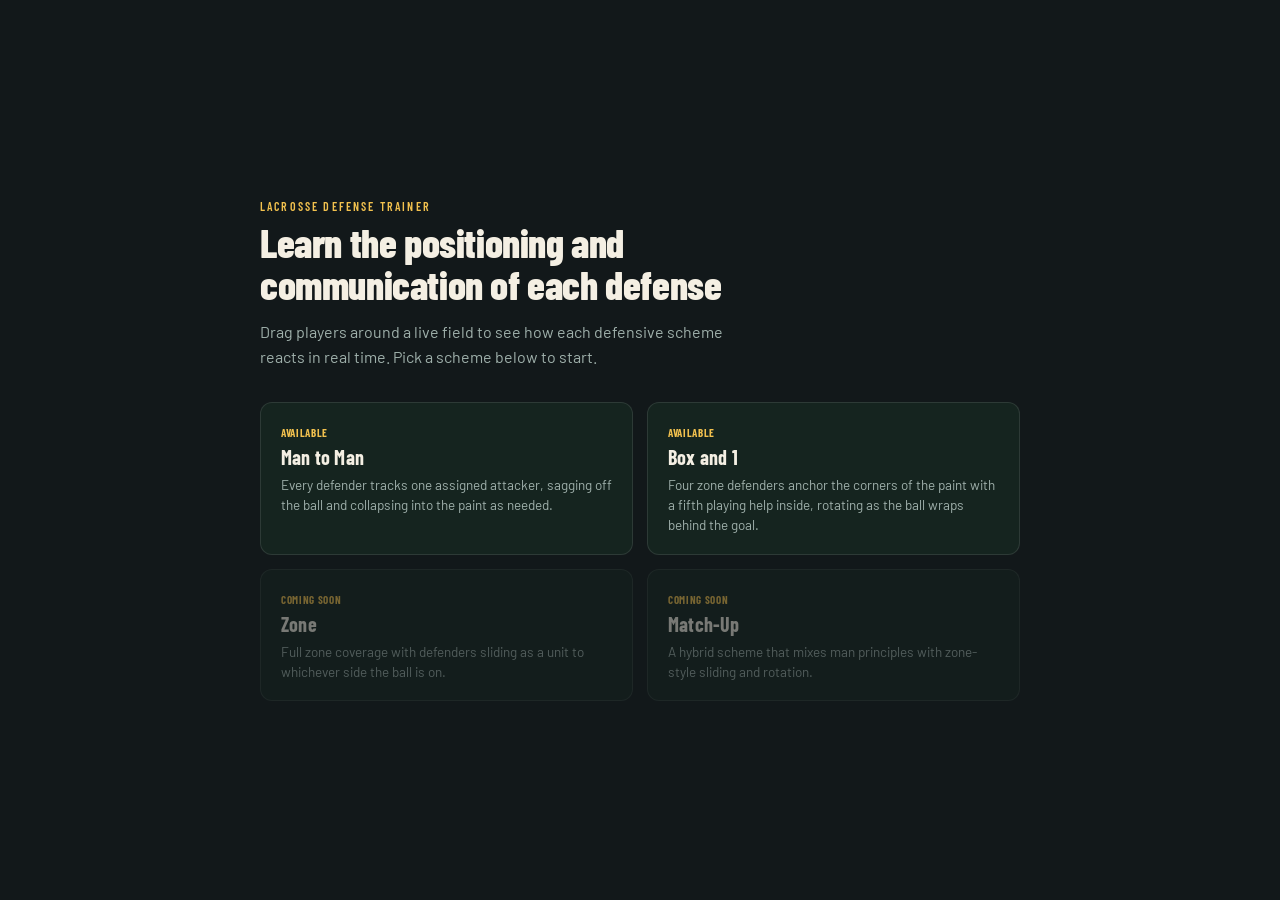
==== commit af15310a: "Add files via upload converted to JavaScript and best version as of 8-23-2026" ====
--- a/index.html
+++ b/index.html
@@ -3,986 +3,44 @@
 <head>
 <meta charset="UTF-8">
 <meta name="viewport" content="width=device-width, initial-scale=1.0">
-<title>Zone Defense Trainer</title>
-<style>
-  @import url('https://fonts.googleapis.com/css2?family=Barlow+Condensed:wght@500;600;700;800&family=Barlow:wght@400;500;600&display=swap');
-
-  :root{
-    --turf:#1c8a4f;
-    --turf-dark:#187a46;
-    --ink:#12181a;
-    --panel:#0f1a17;
-    --panel-2:#15241f;
-    --line-white:rgba(255,255,255,0.92);
-    --hash:#f2c14e;
-    --ball:#e8452c;
-    --ball-dark:#b8331f;
-    --off:#f2934a;
-    --off-dark:#c96e2b;
-    --def:#2f9bd6;
-    --def-dark:#1f6f9c;
-    --paper:#f4efe3;
-    --muted:#9fb0ab;
-  }
-
-  *{box-sizing:border-box;}
-  html,body{
-    margin:0; padding:0; height:100%;
-    background:var(--ink);
-    color:var(--paper);
-    font-family:'Barlow', sans-serif;
-  }
-
-  .app{
-    display:flex;
-    min-height:100vh;
-    flex-wrap:wrap;
-  }
-
-  .app-minimal{
-    display:flex;
-    height:100vh;
-    align-items:center;
-    justify-content:center;
-    padding:16px;
-    overflow:hidden;
-  }
-  .app-minimal .field-card{
-    width:100%;
-    max-width:920px;
-    display:flex;
-    flex-direction:column;
-    align-items:center;
-    max-height:100%;
-  }
-  .field-card .field-title-row{ width:100%; }
-  .minimal-controls{ margin-top:16px; }
-
-  .attacker-counter{
-    display:inline-flex;
-    align-items:center;
-    gap:9px;
-  }
-  button.ctl.round{
-    width:26px;
-    height:26px;
-    padding:0;
-    border-radius:50%;
-    display:inline-flex;
-    align-items:center;
-    justify-content:center;
-    font-size:16px;
-    line-height:1;
-    font-weight:700;
-  }
-
-  /* ---------- Sidebar ---------- */
-  .sidebar{
-    width:340px;
-    flex-shrink:0;
-    background:var(--panel);
-    padding:28px 26px 32px;
-    border-right:1px solid rgba(255,255,255,0.06);
-  }
-  .eyebrow{
-    font-family:'Barlow Condensed', sans-serif;
-    text-transform:uppercase;
-    letter-spacing:0.18em;
-    font-size:12px;
-    color:var(--hash);
-    font-weight:600;
-    margin:0 0 6px;
-  }
-  h1{
-    font-family:'Barlow Condensed', sans-serif;
-    font-weight:800;
-    font-size:34px;
-    line-height:1.02;
-    margin:0 0 14px;
-    letter-spacing:-0.01em;
-  }
-  .lede{
-    font-size:15px;
-    line-height:1.55;
-    color:var(--muted);
-    margin:0 0 26px;
-  }
-  .lede b{ color:var(--paper); font-weight:600; }
-
-  .principles{
-    display:flex;
-    flex-direction:column;
-    gap:10px;
-    margin-bottom:26px;
-  }
-  .principle{
-    background:var(--panel-2);
-    border-radius:10px;
-    padding:12px 14px;
-    border-left:3px solid var(--def);
-  }
-  .principle h3{
-    font-family:'Barlow Condensed', sans-serif;
-    font-size:16px;
-    font-weight:700;
-    margin:0 0 4px;
-    letter-spacing:0.01em;
-  }
-  .principle p{
-    font-size:13px;
-    line-height:1.45;
-    color:var(--muted);
-    margin:0;
-  }
-  .principle.p1{ border-left-color:var(--def); }
-  .principle.p2{ border-left-color:var(--off); }
-  .principle.p3{ border-left-color:var(--ball); }
-  .principle.p4{ border-left-color:var(--hash); }
-
-  .controls{
-    display:flex;
-    flex-wrap:wrap;
-    gap:8px;
-    margin-bottom:26px;
-  }
-  button.ctl{
-    font-family:'Barlow Condensed', sans-serif;
-    font-weight:600;
-    letter-spacing:0.03em;
-    font-size:14px;
-    background:var(--panel-2);
-    color:var(--paper);
-    border:1px solid rgba(255,255,255,0.12);
-    border-radius:7px;
-    padding:9px 14px;
-    cursor:pointer;
-    transition:background 0.15s ease, transform 0.1s ease;
-  }
-  button.ctl:hover{ background:#1c2f28; }
-  button.ctl:active{ transform:scale(0.97); }
-  button.ctl:disabled{ opacity:0.35; cursor:not-allowed; }
-  button.ctl.wide{ flex:1 1 100%; }
-
-  .toggle-row{
-    display:flex; align-items:center; gap:8px;
-    font-size:13px; color:var(--muted);
-    margin-bottom:8px;
-  }
-  .toggle-row input{ accent-color:var(--def); }
-
-  .legend{
-    display:flex; flex-direction:column; gap:9px;
-    padding-top:18px; border-top:1px solid rgba(255,255,255,0.08);
-  }
-  .legend-item{ display:flex; align-items:center; gap:10px; font-size:13px; color:var(--muted); }
-  .swatch{ width:14px; height:14px; border-radius:50%; flex-shrink:0; border:2px solid rgba(255,255,255,0.5);}
-  .swatch.ball{ background:var(--ball); }
-  .swatch.off{ background:var(--off); }
-  .swatch.def{ background:var(--def); }
-  .swatch.ring{ background:transparent; border:2px solid var(--ball); }
-
-  /* ---------- Field area ---------- */
-  .field-wrap{
-    flex:1;
-    display:flex;
-    align-items:center;
-    justify-content:center;
-    padding:28px;
-    min-width:320px;
-  }
-  .field-card{
-    width:100%;
-    max-width:920px;
-  }
-  .field-title-row{
-    display:grid;
-    grid-template-columns: 1fr auto 1fr;
-    align-items:center;
-    margin-bottom:10px;
-  }
-  .field-title-row .status{
-    font-family:'Barlow Condensed', sans-serif;
-    font-size:14px;
-    color:var(--muted);
-    letter-spacing:0.02em;
-    justify-self:end;
-  }
-  .field-title-row .status b{ color:var(--hash); }
-
-  .menu-wrap{ position:relative; justify-self:center; display:flex; align-items:center; gap:9px; }
-  #menuBtn{ font-size:15px; }
-  .mode-label{
-    font-family:'Barlow Condensed', sans-serif;
-    font-size:14px;
-    font-weight:600;
-    color:var(--hash);
-    letter-spacing:0.02em;
-    white-space:nowrap;
-  }
-  .menu-dropdown{
-    display:none;
-    position:absolute;
-    top:calc(100% + 8px);
-    left:50%;
-    transform:translateX(-50%);
-    background:var(--panel-2);
-    border:1px solid rgba(255,255,255,0.12);
-    border-radius:9px;
-    padding:6px;
-    box-shadow:0 12px 28px rgba(0,0,0,0.5);
-    z-index:10;
-    white-space:nowrap;
-  }
-  .menu-dropdown.open{ display:block; }
-  .menu-item{
-    display:block;
-    width:100%;
-    text-align:left;
-    background:none;
-    border:none;
-    color:var(--paper);
-    font-family:'Barlow Condensed', sans-serif;
-    font-size:14px;
-    font-weight:600;
-    padding:8px 14px;
-    border-radius:6px;
-    cursor:pointer;
-  }
-  .menu-item:hover{ background:rgba(255,255,255,0.08); }
-  .menu-item.active{ color:var(--hash); }
-  .menu-item.active::before{ content:'\2713  '; }
-
-  svg#field{
-    width:100%;
-    height:auto;
-    aspect-ratio: 880 / 760;
-    display:block;
-    border-radius:14px;
-    box-shadow:0 18px 40px rgba(0,0,0,0.45);
-    touch-action:none;
-    cursor:default;
-  }
-
-  .token{ cursor:grab; touch-action:none; }
-  .token:active{ cursor:grabbing; }
-
-  .defender-token{
-    transition: transform 0.2s ease-out;
-  }
-
-  .hint{
-    margin-top:10px;
-    font-size:12.5px;
-    color:var(--muted);
-    line-height:1.4;
-    text-align:center;
-  }
-
-  @media (max-width: 860px){
-    .sidebar{ width:100%; border-right:none; border-bottom:1px solid rgba(255,255,255,0.06); }
-    .app{ flex-direction:column; }
-  }
-</style>
+<title>Defense Trainer</title>
+<link rel="stylesheet" href="shared/style.css">
 </head>
 <body>
 
-<div class="app-minimal">
-  <div class="field-card">
-    <div class="field-title-row">
-      <span class="eyebrow" style="margin:0; justify-self:start;">DEFENSE TRAINER</span>
-      <span class="menu-wrap">
-        <button class="ctl round" id="menuBtn" aria-label="Defense scheme menu">&#9776;</button>
-        <span id="modeLabel" class="mode-label">Man to Man</span>
-        <div class="menu-dropdown" id="menuDropdown">
-          <button class="menu-item active" data-mode="man">Man to Man</button>
-          <button class="menu-item" data-mode="boxAndOne">Box and 1</button>
-        </div>
-      </span>
-      <span class="status attacker-counter">
-        <button class="ctl round" id="addBtn" aria-label="Add attacker">+</button>
-        Attackers: <b id="countLabel">4</b>
-        <button class="ctl round" id="removeBtn" aria-label="Remove attacker">&minus;</button>
-      </span>
+<div class="home-wrap">
+  <div class="home-card">
+    <p class="home-eyebrow">Lacrosse Defense Trainer</p>
+    <h1 class="home-title">Learn the positioning and<br>communication of each defense</h1>
+    <p class="home-lede">Drag players around a live field to see how each defensive scheme reacts in real time. Pick a scheme below to start.</p>
+
+    <div class="scheme-grid">
+      <a class="scheme-card" href="man-to-man.html">
+        <span class="tag">Available</span>
+        <h2>Man to Man</h2>
+        <p>Every defender tracks one assigned attacker, sagging off the ball and collapsing into the paint as needed.</p>
+      </a>
+
+      <a class="scheme-card" href="box-and-one.html">
+        <span class="tag">Available</span>
+        <h2>Box and 1</h2>
+        <p>Four zone defenders anchor the corners of the paint with a fifth playing help inside, rotating as the ball wraps behind the goal.</p>
+      </a>
+
+      <a class="scheme-card disabled" href="#">
+        <span class="tag">Coming soon</span>
+        <h2>Zone</h2>
+        <p>Full zone coverage with defenders sliding as a unit to whichever side the ball is on.</p>
+      </a>
+
+      <a class="scheme-card disabled" href="#">
+        <span class="tag">Coming soon</span>
+        <h2>Match-Up</h2>
+        <p>A hybrid scheme that mixes man principles with zone-style sliding and rotation.</p>
+      </a>
     </div>
-    <svg id="field" viewBox="0 0 880 760" xmlns="http://www.w3.org/2000/svg"></svg>
-    <p class="hint">Drag any dot to move it. Click (don't drag) an orange dot to give it the ball.</p>
   </div>
 </div>
 
-<script>
-(function(){
-  const NS = 'http://www.w3.org/2000/svg';
-  const svg = document.getElementById('field');
-
-  // ---- coordinate system: yards. Goal at (0,0). +y = upfield (away from goal). ----
-  const PX_PER_YD = 20;
-  const ORIGIN_X = 440;   // px, where x=0 yd sits
-  const ORIGIN_Y = 440;   // px, where y=0 yd (goal line) sits
-  const FIELD_X = [-21, 21];   // yd
-  const FIELD_Y = [-15, 21];   // yd (15 yd behind the goal, standard field depth)
-
-  function toPx(pt){ return { x: ORIGIN_X + pt.x*PX_PER_YD, y: ORIGIN_Y - pt.y*PX_PER_YD }; }
-  function toYd(px, py){ return { x: (px-ORIGIN_X)/PX_PER_YD, y: (ORIGIN_Y-py)/PX_PER_YD }; }
-  function dist(a,b){ return Math.hypot(a.x-b.x, a.y-b.y); }
-  function lerp(a,b,t){ return { x:a.x+(b.x-a.x)*t, y:a.y+(b.y-a.y)*t }; }
-  function clamp(v,lo,hi){ return Math.max(lo, Math.min(hi, v)); }
-
-  function el(tag, attrs){
-    const e = document.createElementNS(NS, tag);
-    for(const k in attrs) e.setAttribute(k, attrs[k]);
-    return e;
-  }
-
-  // ---------------- static field layer ----------------
-  const staticLayer = el('g', {id:'staticLayer'});
-  svg.appendChild(staticLayer);
-
-  function buildField(){
-    staticLayer.innerHTML = '';
-
-    const w = 880, h = 760;
-    // background turf
-    staticLayer.appendChild(el('rect', {x:0,y:0,width:w,height:h,fill:'#1c8a4f'}));
-    // subtle vertical shading bands for depth
-    const grad = el('linearGradient', {id:'turfGrad', x1:'0', y1:'0', x2:'0', y2:'1'});
-    grad.appendChild(el('stop', {offset:'0%', 'stop-color':'#1f974f'}));
-    grad.appendChild(el('stop', {offset:'100%', 'stop-color':'#187a46'}));
-    const defs = el('defs', {});
-    defs.appendChild(grad);
-    staticLayer.appendChild(defs);
-    staticLayer.appendChild(el('rect', {x:0,y:0,width:w,height:h,fill:'url(#turfGrad)'}));
-
-    // 5-yard grid lines
-    for(let y = FIELD_Y[0]; y <= FIELD_Y[1]; y += 5){
-      const p1 = toPx({x:FIELD_X[0], y}), p2 = toPx({x:FIELD_X[1], y});
-      const bold = (Math.abs(y-10) < 0.01 || Math.abs(y-15)<0.01);
-      staticLayer.appendChild(el('line', {
-        x1:p1.x, y1:p1.y, x2:p2.x, y2:p2.y,
-        stroke: bold ? 'rgba(15,60,120,0.85)' : 'rgba(20,75,145,0.65)',
-        'stroke-width': bold ? 2 : 1,
-        'stroke-dasharray': '5 5'
-      }));
-    }
-    for(let x = -20; x <= 20; x += 5){
-      const p1 = toPx({x, y:FIELD_Y[0]}), p2 = toPx({x, y:FIELD_Y[1]});
-      staticLayer.appendChild(el('line', {
-        x1:p1.x, y1:p1.y, x2:p2.x, y2:p2.y,
-        stroke:'rgba(20,75,145,0.55)', 'stroke-width':1, 'stroke-dasharray':'5 5'
-      }));
-    }
-
-    // hash marks (yellow) at x = -9, +9
-    [-9, 9].forEach(hx=>{
-      const p1 = toPx({x:hx, y:FIELD_Y[0]}), p2 = toPx({x:hx, y:FIELD_Y[1]});
-      staticLayer.appendChild(el('line', {
-        x1:p1.x, y1:p1.y, x2:p2.x, y2:p2.y,
-        stroke:'#f2c14e', 'stroke-width':3, 'stroke-dasharray':'10 8', opacity:0.9
-      }));
-    });
-
-    // goal line (white dashed, full width)
-    {
-      const p1 = toPx({x:FIELD_X[0], y:0}), p2 = toPx({x:FIELD_X[1], y:0});
-      staticLayer.appendChild(el('line', {
-        x1:p1.x, y1:p1.y, x2:p2.x, y2:p2.y,
-        stroke:'rgba(255,255,255,0.85)', 'stroke-width':2, 'stroke-dasharray':'9 7'
-      }));
-    }
-
-    // crease circle (radius 3 yd), green fill so grid doesn't show through, white outline
-    const creaseC = toPx({x:0,y:0});
-    const creaseR = 3*PX_PER_YD;
-    staticLayer.appendChild(el('circle', {cx:creaseC.x, cy:creaseC.y, r:creaseR, fill:'#1c8a4f'}));
-    staticLayer.appendChild(el('circle', {cx:creaseC.x, cy:creaseC.y, r:creaseR, fill:'none', stroke:'#ffffff', 'stroke-width':3}));
-    // redraw goal-line-extended dashes across the crease interior
-    {
-      const y0 = creaseC.y;
-      const xStart = creaseC.x - creaseR + 3, xEnd = creaseC.x + creaseR - 3;
-      const dash=7, gap=6;
-      let x = xStart;
-      while(x < xEnd){
-        const x2 = Math.min(x+dash, xEnd);
-        staticLayer.appendChild(el('line', {x1:x,y1:y0,x2:x2,y2:y0, stroke:'#ffffff', 'stroke-width':2}));
-        x += dash+gap;
-      }
-    }
-
-    // goal mouth (red), 2 yd wide, centered at 0,0
-    {
-      const gp1 = toPx({x:-1, y:0}), gp2 = toPx({x:1, y:0});
-      staticLayer.appendChild(el('line', {x1:gp1.x,y1:gp1.y,x2:gp2.x,y2:gp2.y, stroke:'#d23a24', 'stroke-width':6, 'stroke-linecap':'round'}));
-    }
-
-    // field border
-    staticLayer.appendChild(el('rect', {x:1,y:1,width:w-2,height:h-2, fill:'none', stroke:'rgba(255,255,255,0.3)', 'stroke-width':2}));
-
-    // solid white boundary lines: the offensive box (side boards) and the endline (behind the goal)
-    {
-      const topLeft = toPx({x:FIELD_X[0], y:20});
-      const botLeft = toPx({x:FIELD_X[0], y:FIELD_Y[0]});
-      const topRight = toPx({x:FIELD_X[1], y:20});
-      const botRight = toPx({x:FIELD_X[1], y:FIELD_Y[0]});
-      // side boards (offensive box)
-      staticLayer.appendChild(el('line', {x1:topLeft.x, y1:topLeft.y, x2:botLeft.x, y2:botLeft.y, stroke:'#ffffff', 'stroke-width':4, 'stroke-linecap':'round'}));
-      staticLayer.appendChild(el('line', {x1:topRight.x, y1:topRight.y, x2:botRight.x, y2:botRight.y, stroke:'#ffffff', 'stroke-width':4, 'stroke-linecap':'round'}));
-      // endline (behind the goal)
-      staticLayer.appendChild(el('line', {x1:botLeft.x, y1:botLeft.y, x2:botRight.x, y2:botRight.y, stroke:'#ffffff', 'stroke-width':4, 'stroke-linecap':'round'}));
-      // top of the box, 20 yd from the goal
-      const topL20 = toPx({x:FIELD_X[0], y:20});
-      const topR20 = toPx({x:FIELD_X[1], y:20});
-      staticLayer.appendChild(el('line', {x1:topL20.x, y1:topL20.y, x2:topR20.x, y2:topR20.y, stroke:'#ffffff', 'stroke-width':4, 'stroke-linecap':'round'}));
-    }
-
-    // "the paint": 3-10 yd in front of goal, 5 yd either side
-    {
-      const tl = toPx({x:-PAINT.xHalf, y:PAINT.yFar});
-      const br = toPx({x:PAINT.xHalf, y:PAINT.yNear});
-      const g = el('g', {id:'paintZone'});
-      g.appendChild(el('rect', {
-        x:tl.x, y:tl.y, width:(br.x-tl.x), height:(br.y-tl.y),
-        fill:'rgba(242,193,78,0.10)', stroke:'rgba(242,193,78,0.65)',
-        'stroke-width':2, 'stroke-dasharray':'8 6'
-      }));
-      // inner 5x5 yd collapse box
-      const midY = (PAINT.yNear+PAINT.yFar)/2;
-      const itl = toPx({x:-2.5, y:midY+2.5});
-      const ibr = toPx({x:2.5, y:midY-2.5});
-      g.appendChild(el('rect', {
-        x:itl.x, y:itl.y, width:(ibr.x-itl.x), height:(ibr.y-itl.y),
-        fill:'none', stroke:'rgba(242,193,78,0.4)',
-        'stroke-width':1.5, 'stroke-dasharray':'3 4'
-      }));
-      staticLayer.appendChild(g);
-    }
-
-    // "10" / "15" yard labels near right edge
-    [10,15].forEach(yd=>{
-      const p = toPx({x:FIELD_X[1]-1.2, y:yd});
-      const t = el('text', {x:p.x, y:p.y+4, fill:'rgba(255,255,255,0.55)', 'font-size':'12', 'font-family':"'Barlow Condensed', sans-serif", 'text-anchor':'end'});
-      t.textContent = yd + ' yd';
-      staticLayer.appendChild(t);
-    });
-  }
-
-  // ---------------- dynamic layer (lanes + tokens) ----------------
-  const zoneLayer = el('g', {id:'zoneLayer'});
-  const laneLayer = el('g', {id:'laneLayer'});
-  const tokenLayer = el('g', {id:'tokenLayer'});
-  const defenderLayer = el('g', {id:'defenderLayer'});
-  const offenseLayer = el('g', {id:'offenseLayer'});
-  svg.appendChild(zoneLayer);
-  svg.appendChild(laneLayer);
-  svg.appendChild(tokenLayer);
-  tokenLayer.appendChild(defenderLayer);
-  tokenLayer.appendChild(offenseLayer);
-
-  // persistent defender DOM nodes, so their cx/cy transitions can animate smoothly
-  let defenderNodes = [];
-  function ensureDefenderNodes(n){
-    while(defenderNodes.length < n){
-      const g = el('g', {class:'defender-token'});
-      const ring = el('circle', {cx:0, cy:0, r:15, fill:'none', stroke:'#e8452c', 'stroke-width':2.5, class:'onball-ring'});
-      ring.style.display = 'none';
-      const dot = el('circle', {cx:0, cy:0, r:11, fill:'#2f9bd6', stroke:'#123', 'stroke-width':1.5, class:'defender-dot'});
-      const label = el('text', {x:0, y:4, 'text-anchor':'middle', 'font-size':'11', fill:'#fff', 'font-family':"'Barlow Condensed', sans-serif", 'font-weight':'700', class:'defender-label'});
-      label.textContent = 'D';
-      g.appendChild(ring); g.appendChild(dot); g.appendChild(label);
-      defenderLayer.appendChild(g);
-      defenderNodes.push({g, ring, dot, label});
-    }
-    while(defenderNodes.length > n){
-      const node = defenderNodes.pop();
-      node.g.remove();
-    }
-  }
-
-  // persistent offense DOM nodes. These must NOT be destroyed/recreated during a drag —
-  // mobile browsers tie touch tracking to the original element, so recreating it on every
-  // pointermove (as re-rendering from scratch would) silently kills the drag on touchscreens.
-  let offenseNodes = [];
-  function ensureOffenseNodes(n){
-    while(offenseNodes.length < n){
-      const idx = offenseNodes.length;
-      const g = el('g', {class:'token'});
-      const hit = el('circle', {cx:0, cy:0, r:26, fill:'rgba(0,0,0,0.001)', 'pointer-events':'all'});
-      const paintRing = el('circle', {cx:0, cy:0, r:17, fill:'none', stroke:'#f2c14e', 'stroke-width':2, 'stroke-dasharray':'3 3'});
-      paintRing.style.display = 'none';
-      const dot = el('circle', {cx:0, cy:0, r:13, stroke:'#3a1c0f', 'stroke-width':1.5});
-      const label = el('text', {x:0, y:4, 'text-anchor':'middle', 'font-size':'11', fill:'#1b0f08', 'font-family':"'Barlow Condensed', sans-serif", 'font-weight':'700', 'pointer-events':'none'});
-      g.appendChild(hit); g.appendChild(paintRing); g.appendChild(dot); g.appendChild(label);
-      offenseLayer.appendChild(g);
-      attachDrag(g, idx);
-      offenseNodes.push({g, hit, paintRing, dot, label});
-    }
-    while(offenseNodes.length > n){
-      const node = offenseNodes.pop();
-      node.g.remove();
-    }
-  }
-
-  // ---------------- state ----------------
-  let offense = [
-    {x:0,  y:9},   // top-center attacker (default: has the ball)
-    {x:-11, y:5},  // left wing
-    {x:11,  y:5},  // right wing
-    {x:-7,  y:1.5} // low / X attackman
-  ];
-  let ballIndex = 0;
-
-  const GOAL = {x:0, y:0};
-  const SAG_RANGE = 16;
-  const MIN_SAG = 0.12;
-  const MAX_SAG = 0.72;
-  const CREASE_BUFFER = 3.3; // offensive players may not enter the crease
-  const FAR_THRESHOLD = 20; // yd from ball -> collapse to the inner box instead of the paint edge
-
-  // "The paint": 3-10 yd in front of goal (top of crease extended, out to 10 yd), 5 yd either side
-  const PAINT = { xHalf: 5, yNear: 3, yFar: 12 };
-  function inPaint(pt){
-    return pt.x >= -PAINT.xHalf && pt.x <= PAINT.xHalf && pt.y >= PAINT.yNear && pt.y <= PAINT.yFar;
-  }
-  function nearestRectPoint(pt, rect){
-    return { x: clamp(pt.x, -rect.xHalf, rect.xHalf), y: clamp(pt.y, rect.yNear, rect.yFar) };
-  }
-
-  // Inner 5x5 yd box, centered in the paint - the deepest a weak-side defender collapses to.
-  const paintMidY = (PAINT.yNear + PAINT.yFar) / 2;
-  const INNER_BOX = { xHalf: 2.5, yNear: paintMidY - 2.5, yFar: paintMidY + 2.5 };
-
-  // ---------------- defensive scheme ----------------
-  let defenseMode = 'man'; // 'man' | 'boxAndOne'
-
-  // The "fan": 15 yd from goal, +/-60 deg off dead-center (matches the shot-quality diagram).
-  const FAN_R = 15;
-  const FAN_HALF_ANGLE = Math.PI/3; // 60 deg
-  function fanClamp(pt){
-    const dx = pt.x-GOAL.x, dy = pt.y-GOAL.y;
-    const r = Math.hypot(dx,dy);
-    if(r < 0.0001) return {x:GOAL.x, y:GOAL.y};
-    // In this coordinate system +y is already "upfield / away from goal", so straight-ahead is angle 0.
-    let angle = Math.atan2(dx, dy);
-    angle = clamp(angle, -FAN_HALF_ANGLE, FAN_HALF_ANGLE);
-    const rc = Math.min(r, FAN_R);
-    return { x: GOAL.x + rc*Math.sin(angle), y: GOAL.y + rc*Math.cos(angle) };
-  }
-
-  // Box-and-1: 4 zone defenders anchored at the corners of the paint, plus one inside
-  // (help/lock-off) defender. Returns an array of 5 {pos, engaged}, in order [TL,TR,BL,BR,Inside].
-  const BOX_TOP = 20; // the "top of box" boundary line - the offensive box's far edge
-  // Detection zone reaches the top of the box; how far the inside defender actually
-  // approaches is separately capped at FAN_R (15 yd) below.
-  const TOP_CENTER = { xHalf: INNER_BOX.xHalf, yNear: PAINT.yFar, yFar: BOX_TOP };
-
-  // Each zone defender is hard-confined to their own rectangle - they can never cross
-  // into a neighboring zone, no matter what the ball carrier does.
-  const ZONE_BOUNDS = {
-    TL: { xMin:FIELD_X[0], xMax:0, yMin:paintMidY, yMax:FAN_R },
-    TR: { xMin:0, xMax:FIELD_X[1], yMin:paintMidY, yMax:FAN_R },
-    BL: { xMin:FIELD_X[0], xMax:0, yMin:PAINT.yNear, yMax:paintMidY },
-    BR: { xMin:0, xMax:FIELD_X[1], yMin:PAINT.yNear, yMax:paintMidY }
-  };
-  function clampToZone(pos, key){
-    const z = ZONE_BOUNDS[key];
-    return { x: clamp(pos.x, z.xMin, z.xMax), y: clamp(pos.y, z.yMin, z.yMax) };
-  }
-
-  // Which quadrant of the whole offensive box a point falls in - used both for the
-  // ball carrier and for checking whether an off-ball attacker is "in someone's zone".
-  function zoneOf(pt){
-    if(pt.y > BOX_TOP) return 'outside';
-    if(pt.y < 0) return 'behind';
-    return (pt.y >= paintMidY) ? (pt.x < 0 ? 'TL' : 'TR') : (pt.x < 0 ? 'BL' : 'BR');
-  }
-
-  const DIAGONAL = { TL:'BR', TR:'BL', BL:'TR', BR:'TL' };
-
-  function computeBoxAndOne(offense, ballIndex){
-    const ball = offense[ballIndex];
-    const homes = {
-      TL: {x:-PAINT.xHalf, y:PAINT.yFar},
-      TR: {x: PAINT.xHalf, y:PAINT.yFar},
-      BL: {x:-PAINT.xHalf, y:PAINT.yNear},
-      BR: {x: PAINT.xHalf, y:PAINT.yNear}
-    };
-    const innerCorners = {
-      TL: {x:-INNER_BOX.xHalf, y:INNER_BOX.yFar},
-      TR: {x: INNER_BOX.xHalf, y:INNER_BOX.yFar},
-      BL: {x:-INNER_BOX.xHalf, y:INNER_BOX.yNear},
-      BR: {x: INNER_BOX.xHalf, y:INNER_BOX.yNear}
-    };
-    // Default: everyone sits home unless a rule below says otherwise.
-    const targets = { TL:homes.TL, TR:homes.TR, BL:homes.BL, BR:homes.BR };
-    const engaged = { TL:false, TR:false, BL:false, BR:false };
-
-    const occupants = offense.filter(o => inPaint(o));
-    const multiplePaint = occupants.length > 1;
-    const inTopCenter = Math.abs(ball.x) <= TOP_CENTER.xHalf && ball.y > TOP_CENTER.yNear && ball.y <= TOP_CENTER.yFar;
-    const ballZone = zoneOf(ball);
-
-    if(ballZone === 'outside'){
-      // Ball is beyond the top of the box - nobody responds to it. Everyone stays home.
-    } else if(ballZone === 'behind'){
-      // Ball is below GLE (behind the goal).
-      const side = ball.x < 0 ? 'L' : 'R';
-      const key = side === 'L' ? 'BL' : 'BR';
-      const zoneMates = offense.filter((o,i) => i !== ballIndex && zoneOf(o) === key);
-      if(zoneMates.length > 0){
-        // Ball-side bottom defender plays parallel with the nearest off-ball attacker in his zone.
-        let best = null, bestScore = Infinity;
-        zoneMates.forEach(o=>{
-          const score = Math.abs(o.y) + Math.abs(o.x);
-          if(score < bestScore){ bestScore = score; best = o; }
-        });
-        targets[key] = clampToZone({ x: homes[key].x, y: best.y }, key);
-        engaged[key] = true;
-      }
-      // else: no man in his zone -> he simply stays home (default already set).
-      // Top defenders pinch to the corners of the inner box while the ball is behind the goal.
-      targets.TL = innerCorners.TL;
-      targets.TR = innerCorners.TR;
-    } else if(inTopCenter && !multiplePaint){
-      // Top-center lane is the inside defender's alone - all 4 outer defenders pinch
-      // to the corners of the inner box.
-      targets.TL = innerCorners.TL;
-      targets.TR = innerCorners.TR;
-      targets.BL = innerCorners.BL;
-      targets.BR = innerCorners.BR;
-    } else {
-      // Normal case: the ball carrier's zone defender engages, and the diagonally
-      // opposite defender pinches in to the inner box's matching corner.
-      targets[ballZone] = clampToZone(fanClamp(ball), ballZone);
-      engaged[ballZone] = true;
-      const diag = DIAGONAL[ballZone];
-      targets[diag] = innerCorners[diag];
-    }
-
-    // Inside (help/lock-off) defender.
-    // Priority: if more than one attacker is in the paint, always lock off the paint
-    // (centered on them) - this overrides everything else, even a ball carrier up top.
-    // Otherwise, pick up the ball carrier if they're in the top-center lane.
-    // Otherwise, lock onto the single attacker in the paint, if any.
-    // Otherwise, hold the default home spot.
-    let insideTarget, insideEngaged;
-
-    if(multiplePaint){
-      insideTarget = {
-        x: occupants.reduce((s,o)=>s+o.x,0)/occupants.length,
-        y: occupants.reduce((s,o)=>s+o.y,0)/occupants.length
-      };
-      insideEngaged = true;
-    } else if(inTopCenter){
-      insideTarget = { x: clamp(ball.x, -TOP_CENTER.xHalf, TOP_CENTER.xHalf), y: Math.min(ball.y, FAN_R) };
-      insideEngaged = true;
-    } else if(occupants.length === 1){
-      const p = occupants[0];
-      const dAB = dist(p, ball);
-      if(dAB < 0.05){
-        insideTarget = {x:p.x, y:p.y};
-      } else {
-        const dir = {x:(ball.x-p.x)/dAB, y:(ball.y-p.y)/dAB};
-        const d = Math.min(1.1, dAB*0.45);
-        insideTarget = {x:p.x+dir.x*d, y:p.y+dir.y*d};
-      }
-      insideEngaged = true;
-    } else {
-      insideTarget = {x:0, y:paintMidY};
-      insideEngaged = false;
-    }
-
-    const result = [
-      {pos:targets.TL, engaged:engaged.TL},
-      {pos:targets.TR, engaged:engaged.TR},
-      {pos:targets.BL, engaged:engaged.BL},
-      {pos:targets.BR, engaged:engaged.BR},
-      {pos:insideTarget, engaged:insideEngaged}
-    ];
-    // No box-and-1 defender ever plays below the bottom edge of the paint.
-    result.forEach(d => { d.pos = {x:d.pos.x, y:Math.max(d.pos.y, PAINT.yNear)}; });
-    return result;
-  }
-
-  function computeDefender(attacker, ball, isOnBall){
-    let target;
-
-    if(isOnBall){
-      // On-ball defender: play the ball-you-goal line, tight pressure.
-      const t = clamp(dist(attacker, ball) / SAG_RANGE, 0, 1); // ~0 since attacker === ball
-      const sag = MIN_SAG + (MAX_SAG-MIN_SAG)*t;
-      target = lerp(attacker, GOAL, sag);
-    } else if(inPaint(attacker)){
-      // Paint rule: play right next to your player, positioned between them and the ball.
-      const dAB = dist(attacker, ball);
-      const tightDist = 1.1; // yards off their hip
-      if(dAB < 0.05){
-        target = {x:attacker.x, y:attacker.y};
-      } else {
-        const dir = {x:(ball.x-attacker.x)/dAB, y:(ball.y-attacker.y)/dAB};
-        const d = Math.min(tightDist, dAB*0.45);
-        target = {x: attacker.x + dir.x*d, y: attacker.y + dir.y*d};
-      }
-    } else {
-      // Off-ball, outside the paint: sag all the way to the nearest edge of the paint (minimum).
-      // If their player is more than 20 yd from the ball, collapse further, to the edge of
-      // the 5x5 yd box centered in the paint.
-      const dBallMan = dist(attacker, ball);
-      if(dBallMan > FAR_THRESHOLD){
-        target = nearestRectPoint(attacker, INNER_BOX);
-      } else {
-        target = nearestRectPoint(attacker, PAINT);
-      }
-    }
-
-    // defenders are allowed inside the crease (only offensive players are restricted there)
-    // clamp to field
-    target.x = clamp(target.x, FIELD_X[0]+1, FIELD_X[1]-1);
-    target.y = clamp(target.y, FIELD_Y[0]+1, FIELD_Y[1]-1);
-    return target;
-  }
-
-  function render(){
-    laneLayer.innerHTML = '';
-    zoneLayer.innerHTML = '';
-
-    const ball = offense[ballIndex];
-
-    // Box-and-1 zone demarcation lines (gray), color-matched labels for debugging/teaching.
-    if(defenseMode === 'boxAndOne'){
-      const ZC = { TL:'#8e44ad', TR:'#16a085', BL:'#2980b9', BR:'#e91e8c', inside:'#f1c40f' };
-      const GRAY = '#9aa0a6';
-      const lineOpts = { stroke:GRAY, 'stroke-width':1.5, 'stroke-dasharray':'6 5', opacity:0.6 };
-
-      // left/right split (x = 0), from the goal out to the top of the box
-      {
-        const p1 = toPx({x:0, y:0}), p2 = toPx({x:0, y:FIELD_Y[1]});
-        zoneLayer.appendChild(el('line', {x1:p1.x,y1:p1.y,x2:p2.x,y2:p2.y, ...lineOpts}));
-      }
-      // top/bottom split (y = paint mid)
-      {
-        const p1 = toPx({x:FIELD_X[0], y:paintMidY}), p2 = toPx({x:FIELD_X[1], y:paintMidY});
-        zoneLayer.appendChild(el('line', {x1:p1.x,y1:p1.y,x2:p2.x,y2:p2.y, ...lineOpts}));
-      }
-      // top-center lane (inside defender's exclusive turf, unless the paint is crowded) -
-      // detection reaches the top of the box; a dashed line marks the 15 yd approach cap.
-      {
-        const tl = toPx({x:-TOP_CENTER.xHalf, y:TOP_CENTER.yFar});
-        const br = toPx({x:TOP_CENTER.xHalf, y:TOP_CENTER.yNear});
-        zoneLayer.appendChild(el('rect', {
-          x:tl.x, y:tl.y, width:(br.x-tl.x), height:(br.y-tl.y),
-          fill:'rgba(154,160,166,0.08)', stroke:GRAY, 'stroke-width':1.5, 'stroke-dasharray':'6 5', opacity:0.75
-        }));
-        const capL = toPx({x:-TOP_CENTER.xHalf, y:FAN_R}), capR = toPx({x:TOP_CENTER.xHalf, y:FAN_R});
-        zoneLayer.appendChild(el('line', {
-          x1:capL.x, y1:capL.y, x2:capR.x, y2:capR.y,
-          stroke:GRAY, 'stroke-width':1, 'stroke-dasharray':'2 4', opacity:0.9
-        }));
-      }
-      // zone labels
-      const labelPts = [
-        {t:'TL', x:-PAINT.xHalf-1.5, y:paintMidY+3, c:ZC.TL},
-        {t:'TR', x: PAINT.xHalf+1.5, y:paintMidY+3, c:ZC.TR},
-        {t:'BL', x:-PAINT.xHalf-1.5, y:paintMidY-3, c:ZC.BL},
-        {t:'BR', x: PAINT.xHalf+1.5, y:paintMidY-3, c:ZC.BR}
-      ];
-      labelPts.forEach(lp=>{
-        const p = toPx({x:lp.x, y:lp.y});
-        zoneLayer.appendChild(el('text', {
-          x:p.x, y:p.y, 'text-anchor':'middle', 'font-size':'13', fill:lp.c,
-          'font-family':"'Barlow Condensed', sans-serif", 'font-weight':'700', opacity:0.85
-        })).textContent = lp.t;
-      });
-    }
-
-    // shot lane: ball -> goal
-    {
-      const p1 = toPx(ball), p2 = toPx(GOAL);
-      laneLayer.appendChild(el('line', {
-        x1:p1.x,y1:p1.y,x2:p2.x,y2:p2.y,
-        stroke:'rgba(232,69,44,0.55)', 'stroke-width':2, 'stroke-dasharray':'6 6'
-      }));
-    }
-
-    const defenders = defenseMode === 'man'
-      ? offense.map((a,i) => ({pos: computeDefender(a, ball, i === ballIndex), engaged: i === ballIndex}))
-      : computeBoxAndOne(offense, ballIndex);
-
-    // denial lanes: defender -> their attacker (man-to-man only; zone assignments
-    // don't map 1:1 to a single attacker in box-and-1)
-    if(defenseMode === 'man'){
-      defenders.forEach((d,i)=>{
-        const p1 = toPx(d.pos), p2 = toPx(offense[i]);
-        laneLayer.appendChild(el('line', {
-          x1:p1.x,y1:p1.y,x2:p2.x,y2:p2.y,
-          stroke:'rgba(255,255,255,0.4)', 'stroke-width':1.5, 'stroke-dasharray':'4 5'
-        }));
-      });
-    }
-
-    // defender tokens: update persistent nodes so their movement animates smoothly.
-    // Exception: an "engaged" defender (on-ball man, or a zone defender actively
-    // challenging the ball) snaps instantly, tracking the ball carrier with no delay.
-    ensureDefenderNodes(defenders.length);
-    const BOX_AND_ONE_COLORS = ['#8e44ad', '#16a085', '#2980b9', '#e91e8c', '#f1c40f']; // TL, TR, BL, BR, Inside
-    defenders.forEach((d,i)=>{
-      const p = toPx(d.pos);
-      const node = defenderNodes[i];
-      node.ring.style.display = d.engaged ? '' : 'none';
-      node.g.style.transition = d.engaged ? 'none' : '';
-      node.g.setAttribute('transform', `translate(${p.x} ${p.y})`);
-      node.dot.setAttribute('fill', defenseMode === 'boxAndOne' ? BOX_AND_ONE_COLORS[i] : '#2f9bd6');
-    });
-
-    // offense tokens (draggable + clickable): update persistent nodes in place.
-    ensureOffenseNodes(offense.length);
-    offense.forEach((o,i)=>{
-      const p = toPx(o);
-      const isBall = (i === ballIndex);
-      const node = offenseNodes[i];
-      node.g.setAttribute('transform', `translate(${p.x} ${p.y})`);
-      node.paintRing.style.display = (!isBall && inPaint(o)) ? '' : 'none';
-      node.dot.setAttribute('fill', isBall ? '#e8452c' : '#f2934a');
-      node.label.textContent = isBall ? 'B' : 'O';
-    });
-
-    document.getElementById('countLabel').textContent = offense.length;
-    document.getElementById('removeBtn').disabled = defenseMode === 'boxAndOne' || offense.length <= 2;
-    document.getElementById('addBtn').disabled = defenseMode === 'boxAndOne' || offense.length >= 6;
-  }
-
-  // ---------------- drag handling ----------------
-  function svgPoint(evt){
-    const rect = svg.getBoundingClientRect();
-    const scaleX = 880 / rect.width;
-    const scaleY = 760 / rect.height;
-    const px = (evt.clientX - rect.left) * scaleX;
-    const py = (evt.clientY - rect.top) * scaleY;
-    return toYd(px, py);
-  }
-
-  function attachDrag(g, idx){
-    let dragging = false;
-    let moved = false;
-    let startClient = null;
-
-    function onDown(evt){
-      evt.preventDefault();
-      dragging = true;
-      moved = false;
-      startClient = {x:evt.clientX, y:evt.clientY};
-      window.addEventListener('pointermove', onMove);
-      window.addEventListener('pointerup', onUp);
-    }
-    function onMove(evt){
-      if(!dragging) return;
-      const d = Math.hypot(evt.clientX-startClient.x, evt.clientY-startClient.y);
-      if(d > 3) moved = true;
-      const yd = svgPoint(evt);
-      yd.x = clamp(yd.x, FIELD_X[0]+0.5, FIELD_X[1]-0.5);
-      yd.y = clamp(yd.y, FIELD_Y[0]+0.5, FIELD_Y[1]-0.5);
-      // offensive players may not enter the crease
-      const dGoal = dist(yd, GOAL);
-      if(dGoal < CREASE_BUFFER){
-        const dir = dGoal < 0.001 ? {x:0,y:1} : {x:(yd.x-GOAL.x)/dGoal, y:(yd.y-GOAL.y)/dGoal};
-        yd.x = GOAL.x + dir.x*CREASE_BUFFER;
-        yd.y = GOAL.y + dir.y*CREASE_BUFFER;
-      }
-      offense[idx] = yd;
-      render();
-    }
-    function onUp(evt){
-      dragging = false;
-      window.removeEventListener('pointermove', onMove);
-      window.removeEventListener('pointerup', onUp);
-      if(!moved){
-        // treat as click -> give this player the ball
-        ballIndex = idx;
-        render();
-      }
-    }
-    g.addEventListener('pointerdown', onDown);
-  }
-
-  // ---------------- controls ----------------
-  function addAttacker(){
-    offense.push({ x: (Math.random()*24-12), y: 6 + Math.random()*8 });
-  }
-  document.getElementById('addBtn').addEventListener('click', ()=>{
-    if(defenseMode === 'boxAndOne') return; // fixed 6v5, no adjusting
-    if(offense.length >= 6) return;
-    addAttacker();
-    render();
-  });
-  document.getElementById('removeBtn').addEventListener('click', ()=>{
-    if(defenseMode === 'boxAndOne') return; // fixed 6v5, no adjusting
-    if(offense.length <= 2) return;
-    offense.pop();
-    if(ballIndex >= offense.length) ballIndex = 0;
-    render();
-  });
-
-  // ---------------- defense scheme menu ----------------
-  const menuBtn = document.getElementById('menuBtn');
-  const menuDropdown = document.getElementById('menuDropdown');
-  const menuItems = document.querySelectorAll('.menu-item');
-
-  function setMode(mode){
-    defenseMode = mode;
-    if(mode === 'boxAndOne'){
-      // Box and 1 is always 6 attackers vs 5 defenders - no other scenario.
-      while(offense.length < 6) addAttacker();
-      while(offense.length > 6){ offense.pop(); }
-      if(ballIndex >= offense.length) ballIndex = 0;
-    }
-    menuItems.forEach(btn => btn.classList.toggle('active', btn.dataset.mode === mode));
-    document.getElementById('modeLabel').textContent = mode === 'man' ? 'Man to Man' : 'Box and 1';
-    render();
-  }
-  menuBtn.addEventListener('click', (e)=>{
-    e.stopPropagation();
-    menuDropdown.classList.toggle('open');
-  });
-  menuItems.forEach(btn=>{
-    btn.addEventListener('click', ()=>{
-      setMode(btn.dataset.mode);
-      menuDropdown.classList.remove('open');
-    });
-  });
-  window.addEventListener('click', ()=>{ menuDropdown.classList.remove('open'); });
-
-  buildField();
-  setMode('man');
-
-  // ---------------- fit-to-container sizing ----------------
-  // Measures the real available space (works whether this page fills a browser
-  // window or sits inside a Google Sites embed iframe) and sizes the field to
-  // fit without ever needing a scrollbar.
-  const appEl = document.querySelector('.app-minimal');
-  const cardEl = document.querySelector('.field-card');
-  const titleRowEl = document.querySelector('.field-title-row');
-  const hintEl = document.querySelector('.hint');
-
-  function fitField(){
-    const padding = 32; // .app-minimal top+bottom padding
-    const gaps = 20;    // margins around the title row and hint text
-    const availableH = window.innerHeight - padding - titleRowEl.offsetHeight - hintEl.offsetHeight - gaps;
-    const availableW = cardEl.clientWidth;
-
-    const ratio = 880/760;
-    let width = availableW;
-    let height = width / ratio;
-    if(height > availableH){
-      height = Math.max(160, availableH);
-      width = height * ratio;
-    }
-    svg.style.width = width + 'px';
-    svg.style.height = height + 'px';
-  }
-
-  window.addEventListener('resize', fitField);
-  window.addEventListener('load', fitField);
-  if(document.fonts && document.fonts.ready){ document.fonts.ready.then(fitField); }
-  if(window.ResizeObserver){ new ResizeObserver(fitField).observe(appEl); }
-  fitField();
-})();
-</script>
 </body>
-</html>+</html>
--- a/shared/style.css
+++ b/shared/style.css
@@ -0,0 +1,228 @@
+@import url('https://fonts.googleapis.com/css2?family=Barlow+Condensed:wght@500;600;700;800&family=Barlow:wght@400;500;600&display=swap');
+
+:root{
+  --turf:#1c8a4f;
+  --turf-dark:#187a46;
+  --ink:#12181a;
+  --panel:#0f1a17;
+  --panel-2:#15241f;
+  --line-white:rgba(255,255,255,0.92);
+  --hash:#f2c14e;
+  --ball:#e8452c;
+  --ball-dark:#b8331f;
+  --off:#f2934a;
+  --off-dark:#c96e2b;
+  --def:#2f9bd6;
+  --def-dark:#1f6f9c;
+  --paper:#f4efe3;
+  --muted:#9fb0ab;
+}
+
+*{box-sizing:border-box;}
+html,body{
+  margin:0; padding:0; height:100%;
+  background:var(--ink);
+  color:var(--paper);
+  font-family:'Barlow', sans-serif;
+}
+
+/* ---------- trainer pages ---------- */
+.app-minimal{
+  display:flex;
+  height:100vh;
+  align-items:center;
+  justify-content:center;
+  padding:16px;
+  overflow:hidden;
+}
+.app-minimal .field-card{
+  width:100%;
+  max-width:920px;
+  display:flex;
+  flex-direction:column;
+  align-items:center;
+  max-height:100%;
+}
+.field-card .field-title-row{ width:100%; }
+.minimal-controls{ margin-top:14px; display:flex; justify-content:center; }
+
+.attacker-counter{
+  display:inline-flex;
+  align-items:center;
+  gap:9px;
+}
+button.ctl.round{
+  width:26px;
+  height:26px;
+  padding:0;
+  border-radius:50%;
+  display:inline-flex;
+  align-items:center;
+  justify-content:center;
+  font-size:16px;
+  line-height:1;
+  font-weight:700;
+}
+
+button.ctl{
+  font-family:'Barlow Condensed', sans-serif;
+  font-weight:600;
+  letter-spacing:0.03em;
+  font-size:14px;
+  background:var(--panel-2);
+  color:var(--paper);
+  border:1px solid rgba(255,255,255,0.12);
+  border-radius:7px;
+  padding:9px 14px;
+  cursor:pointer;
+  transition:background 0.15s ease, transform 0.1s ease;
+}
+button.ctl:hover{ background:#1c2f28; }
+button.ctl:active{ transform:scale(0.97); }
+button.ctl:disabled{ opacity:0.35; cursor:not-allowed; }
+
+.field-title-row{
+  display:grid;
+  grid-template-columns: 1fr auto 1fr;
+  align-items:center;
+  margin-bottom:10px;
+}
+.field-title-row .status{
+  font-family:'Barlow Condensed', sans-serif;
+  font-size:14px;
+  color:var(--muted);
+  letter-spacing:0.02em;
+  justify-self:end;
+}
+.field-title-row .status b{ color:var(--hash); }
+
+.back-link{
+  font-family:'Barlow Condensed', sans-serif;
+  font-size:14px;
+  font-weight:600;
+  color:var(--muted);
+  text-decoration:none;
+  letter-spacing:0.02em;
+  justify-self:start;
+}
+.back-link:hover{ color:var(--paper); }
+
+.scheme-label{
+  font-family:'Barlow Condensed', sans-serif;
+  font-size:16px;
+  font-weight:700;
+  color:var(--hash);
+  letter-spacing:0.02em;
+  justify-self:center;
+  white-space:nowrap;
+}
+
+svg#field{
+  width:100%;
+  height:auto;
+  aspect-ratio: 880 / 760;
+  display:block;
+  border-radius:14px;
+  box-shadow:0 18px 40px rgba(0,0,0,0.45);
+  touch-action:none;
+  cursor:default;
+}
+
+.token{ cursor:grab; touch-action:none; }
+.token:active{ cursor:grabbing; }
+
+.defender-token{
+  transition: transform 0.2s ease-out;
+}
+
+.hint{
+  margin-top:10px;
+  font-size:12.5px;
+  color:var(--muted);
+  line-height:1.4;
+  text-align:center;
+}
+
+/* ---------- homepage ---------- */
+.home-wrap{
+  min-height:100vh;
+  display:flex;
+  align-items:center;
+  justify-content:center;
+  padding:32px 20px;
+}
+.home-card{
+  width:100%;
+  max-width:760px;
+}
+.home-eyebrow{
+  font-family:'Barlow Condensed', sans-serif;
+  text-transform:uppercase;
+  letter-spacing:0.18em;
+  font-size:12px;
+  color:var(--hash);
+  font-weight:600;
+  margin:0 0 8px;
+}
+.home-title{
+  font-family:'Barlow Condensed', sans-serif;
+  font-weight:800;
+  font-size:40px;
+  line-height:1.05;
+  margin:0 0 14px;
+  letter-spacing:-0.01em;
+}
+.home-lede{
+  font-size:16px;
+  line-height:1.6;
+  color:var(--muted);
+  margin:0 0 32px;
+  max-width:56ch;
+}
+.scheme-grid{
+  display:grid;
+  grid-template-columns: 1fr 1fr;
+  gap:14px;
+}
+@media (max-width: 560px){
+  .scheme-grid{ grid-template-columns: 1fr; }
+}
+.scheme-card{
+  display:block;
+  background:var(--panel-2);
+  border:1px solid rgba(255,255,255,0.1);
+  border-radius:12px;
+  padding:18px 20px;
+  text-decoration:none;
+  color:var(--paper);
+  transition:background 0.15s ease, border-color 0.15s ease, transform 0.1s ease;
+}
+.scheme-card:hover{ background:#1c2f28; border-color:rgba(255,255,255,0.22); }
+.scheme-card:active{ transform:scale(0.985); }
+.scheme-card h2{
+  font-family:'Barlow Condensed', sans-serif;
+  font-size:20px;
+  font-weight:700;
+  margin:0 0 6px;
+  letter-spacing:0.01em;
+}
+.scheme-card p{
+  font-size:13.5px;
+  line-height:1.5;
+  color:var(--muted);
+  margin:0;
+}
+.scheme-card.disabled{
+  opacity:0.45;
+  pointer-events:none;
+}
+.scheme-card .tag{
+  display:inline-block;
+  font-family:'Barlow Condensed', sans-serif;
+  font-size:11px;
+  font-weight:700;
+  letter-spacing:0.06em;
+  text-transform:uppercase;
+  color:var(--hash);
+  margin-bottom:6px;
+}
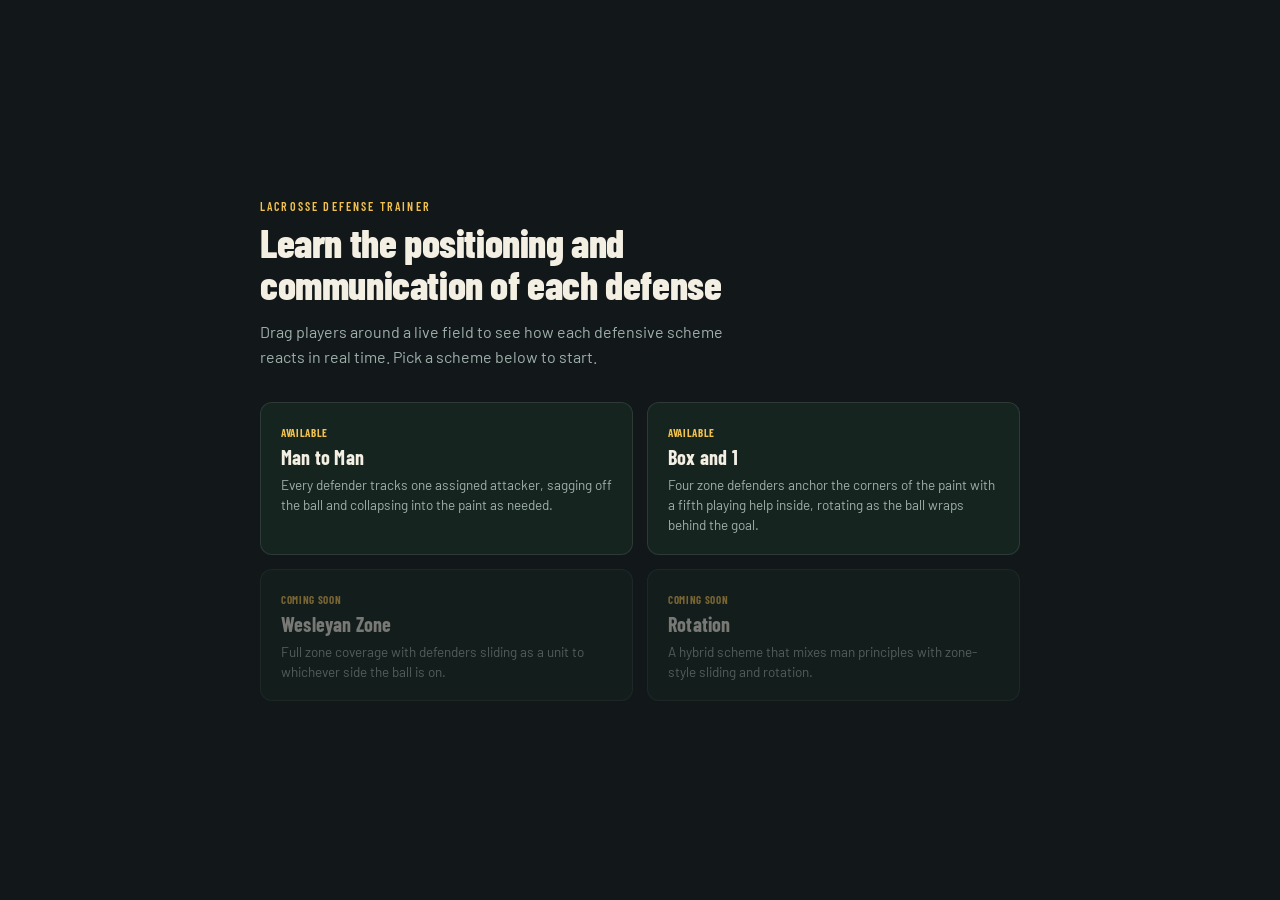
==== commit ac371265: "Add files via upload Has Communication Added. Everything appears to work. Box and 1 gets wonky for 2" ====
--- a/index.html
+++ b/index.html
@@ -29,13 +29,13 @@
 
       <a class="scheme-card disabled" href="#">
         <span class="tag">Coming soon</span>
-        <h2>Zone</h2>
+        <h2>Wesleyan Zone</h2>
         <p>Full zone coverage with defenders sliding as a unit to whichever side the ball is on.</p>
       </a>
 
       <a class="scheme-card disabled" href="#">
         <span class="tag">Coming soon</span>
-        <h2>Match-Up</h2>
+        <h2>Rotation</h2>
         <p>A hybrid scheme that mixes man principles with zone-style sliding and rotation.</p>
       </a>
     </div>
--- a/shared/style.css
+++ b/shared/style.css
@@ -107,6 +107,28 @@
 }
 .back-link:hover{ color:var(--paper); }
 
+.comm-toggle{
+  display:inline-flex;
+  align-items:center;
+  gap:7px;
+  font-family:'Barlow Condensed', sans-serif;
+  font-size:12.5px;
+  font-weight:600;
+  letter-spacing:0.06em;
+  text-transform:uppercase;
+  color:var(--muted);
+  cursor:pointer;
+  user-select:none;
+}
+.comm-toggle input{ accent-color:var(--def); width:15px; height:15px; cursor:pointer; }
+
+.toolbar-row{
+  width:100%;
+  display:flex;
+  justify-content:flex-end;
+  margin-bottom:8px;
+}
+
 .scheme-label{
   font-family:'Barlow Condensed', sans-serif;
   font-size:16px;
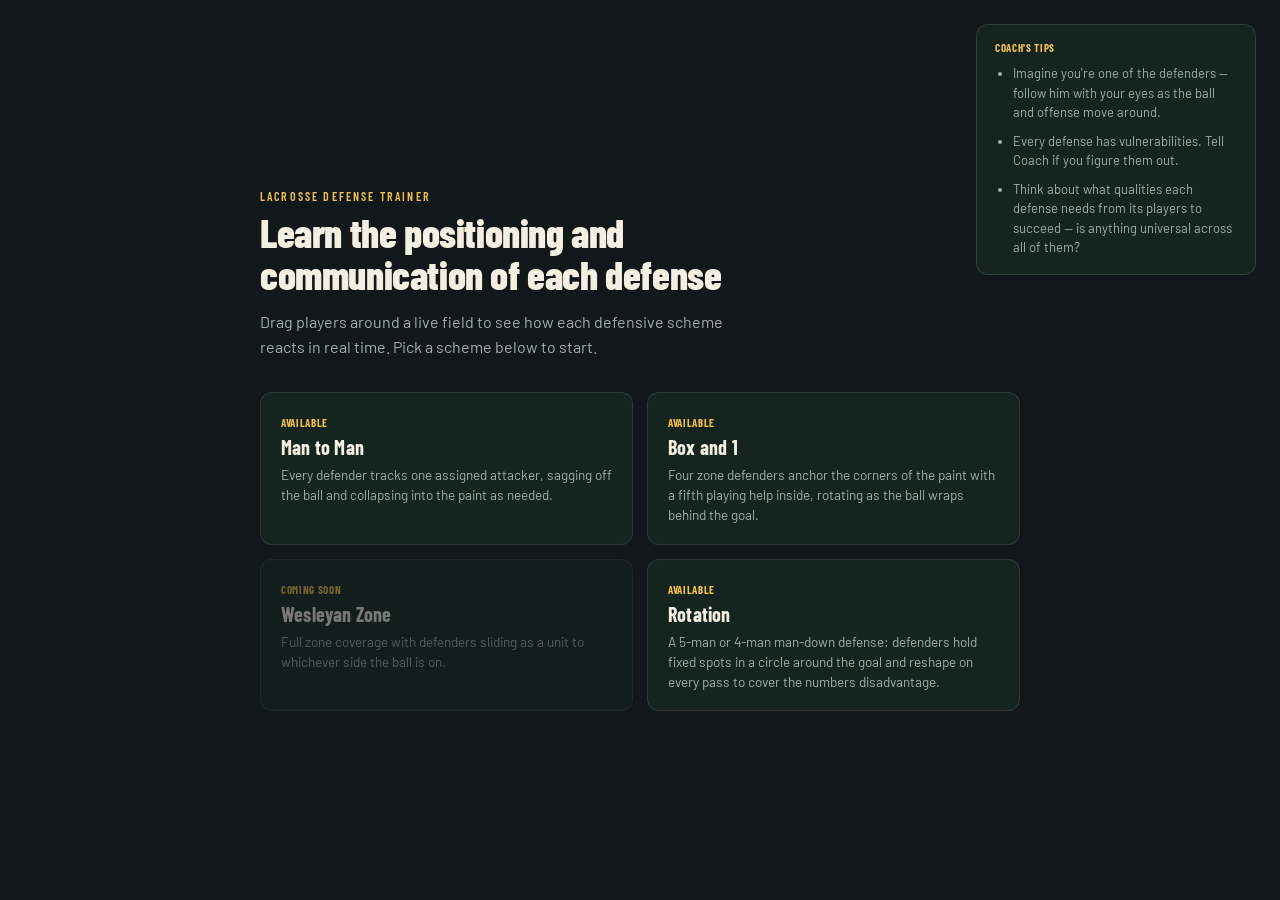
==== commit fe93efe6: "Add files via upload This is very good. Will work on Wesleyan and then maybe fix text size issues" ====
--- a/index.html
+++ b/index.html
@@ -7,6 +7,15 @@
 <link rel="stylesheet" href="shared/style.css">
 </head>
 <body>
+
+<div class="coach-tips">
+  <span class="tag">Coach's Tips</span>
+  <ul>
+    <li>Imagine you're one of the defenders &mdash; follow him with your eyes as the ball and offense move around.</li>
+    <li>Every defense has vulnerabilities. Tell Coach if you figure them out.</li>
+    <li>Think about what qualities each defense needs from its players to succeed &mdash; is anything universal across all of them?</li>
+  </ul>
+</div>
 
 <div class="home-wrap">
   <div class="home-card">
@@ -33,10 +42,10 @@
         <p>Full zone coverage with defenders sliding as a unit to whichever side the ball is on.</p>
       </a>
 
-      <a class="scheme-card disabled" href="#">
-        <span class="tag">Coming soon</span>
+      <a class="scheme-card" href="rotation.html">
+        <span class="tag">Available</span>
         <h2>Rotation</h2>
-        <p>A hybrid scheme that mixes man principles with zone-style sliding and rotation.</p>
+        <p>A 5-man or 4-man man-down defense: defenders hold fixed spots in a circle around the goal and reshape on every pass to cover the numbers disadvantage.</p>
       </a>
     </div>
   </div>
--- a/shared/style.css
+++ b/shared/style.css
@@ -32,25 +32,37 @@
   height:100vh;
   align-items:center;
   justify-content:center;
-  padding:16px;
+  padding:8px;
   overflow:hidden;
 }
 .app-minimal .field-card{
   width:100%;
-  max-width:920px;
+  max-width:1500px;
   display:flex;
   flex-direction:column;
   align-items:center;
   max-height:100%;
 }
 .field-card .field-title-row{ width:100%; }
-.minimal-controls{ margin-top:14px; display:flex; justify-content:center; }
 
 .attacker-counter{
   display:inline-flex;
   align-items:center;
   gap:9px;
 }
+.scheme-label-stack{
+  display:flex;
+  flex-direction:column;
+  align-items:center;
+  gap:5px;
+}
+.scheme-label-stack .attacker-counter{
+  font-family:'Barlow Condensed', sans-serif;
+  font-size:13px;
+  color:var(--muted);
+  letter-spacing:0.02em;
+}
+.scheme-label-stack .attacker-counter b{ color:var(--hash); }
 button.ctl.round{
   width:26px;
   height:26px;
@@ -85,7 +97,7 @@
   display:grid;
   grid-template-columns: 1fr auto 1fr;
   align-items:center;
-  margin-bottom:10px;
+  margin-bottom:6px;
 }
 .field-title-row .status{
   font-family:'Barlow Condensed', sans-serif;
@@ -122,11 +134,107 @@
 }
 .comm-toggle input{ accent-color:var(--def); width:15px; height:15px; cursor:pointer; }
 
-.toolbar-row{
+.info-toggle{
+  font-size:12.5px;
+  padding:6px 12px;
+}
+
+/* Positioned via JS to sit just outside the field's left/right edges, at the actual
+   measured position - same technique as the info panel, so opening or closing
+   nothing here ever affects the field's own size. Font sizes doubled from the
+   toolbar defaults (12.5px -> 25px) now that these have real room to breathe off to
+   the side instead of competing for space in a cramped header row. */
+.side-controls{
+  position:fixed;
+  z-index:15;
+  display:flex;
+  flex-direction:column;
+  gap:14px;
+}
+.side-controls .comm-toggle{
+  font-size:25px;
+  gap:12px;
+  white-space:normal;
+}
+.side-controls .comm-toggle span{
+  min-width:0;
+  flex:1 1 auto;
+  overflow-wrap:break-word;
+}
+.side-controls .comm-toggle input{
+  width:26px;
+  height:26px;
+  flex-shrink:0;
+}
+.side-controls .info-toggle{
+  font-size:25px;
+  padding:10px 18px;
+  white-space:normal;
+  text-align:left;
+  line-height:1.25;
+}
+.side-controls-right{
+  align-items:flex-start;
+}
+.side-controls-right .comm-toggle,
+.side-controls-right .info-toggle{
   width:100%;
-  display:flex;
-  justify-content:flex-end;
-  margin-bottom:8px;
+  box-sizing:border-box;
+}
+
+/* Side panel, positioned outside the field-card's layout entirely (via JS, matched
+   to the field's actual rendered position) so opening it can never affect the
+   field's own sizing - the field never shrinks. One bullet at a time, same as
+   before, since it's still a fairly narrow column. */
+.info-panel{
+  display:none;
+  position:fixed;
+  /* width is set dynamically by JS, based on actual available space next to the
+     field - see positionInfoPanel() in each page's script */
+  background:var(--panel-2);
+  border:1px solid rgba(255,255,255,0.14);
+  border-radius:10px;
+  padding:14px 16px;
+  flex-direction:column;
+  justify-content:space-between;
+  gap:10px;
+  z-index:20;
+  box-shadow:0 14px 32px rgba(0,0,0,0.45);
+}
+.info-panel.open{ display:flex; }
+.info-panel .info-content{
+  font-size:13px;
+  line-height:1.55;
+  color:var(--paper);
+  overflow-y:auto;
+}
+.info-panel .info-content b{ color:var(--hash); }
+.info-panel .info-nav{
+  display:flex;
+  align-items:center;
+  justify-content:space-between;
+  flex-shrink:0;
+  padding-top:10px;
+  border-top:1px solid rgba(255,255,255,0.1);
+}
+.info-panel .info-nav button{
+  background:none;
+  border:1px solid rgba(255,255,255,0.22);
+  color:var(--paper);
+  border-radius:6px;
+  padding:4px 11px;
+  cursor:pointer;
+  font-family:'Barlow Condensed', sans-serif;
+  font-weight:600;
+  font-size:12px;
+}
+.info-panel .info-nav button:hover:not(:disabled){ background:rgba(255,255,255,0.08); }
+.info-panel .info-nav button:disabled{ opacity:0.3; cursor:not-allowed; }
+.info-panel .info-page-indicator{
+  font-size:11px;
+  color:var(--muted);
+  font-family:'Barlow Condensed', sans-serif;
+  letter-spacing:0.03em;
 }
 
 .scheme-label{
@@ -201,6 +309,42 @@
   margin:0 0 32px;
   max-width:56ch;
 }
+
+.coach-tips{
+  position:fixed;
+  top:24px;
+  right:24px;
+  max-width:280px;
+  background:var(--panel-2);
+  border:1px solid rgba(255,255,255,0.12);
+  border-radius:12px;
+  padding:16px 18px;
+}
+.coach-tips .tag{
+  display:block;
+  font-family:'Barlow Condensed', sans-serif;
+  font-size:11px;
+  font-weight:700;
+  letter-spacing:0.06em;
+  text-transform:uppercase;
+  color:var(--hash);
+  margin-bottom:10px;
+}
+.coach-tips ul{
+  margin:0;
+  padding-left:18px;
+}
+.coach-tips li{
+  font-size:13px;
+  line-height:1.5;
+  color:var(--muted);
+  margin-bottom:9px;
+}
+.coach-tips li:last-child{ margin-bottom:0; }
+@media (max-width: 900px){
+  .coach-tips{ position:static; max-width:100%; margin:0 0 24px; }
+}
+
 .scheme-grid{
   display:grid;
   grid-template-columns: 1fr 1fr;
